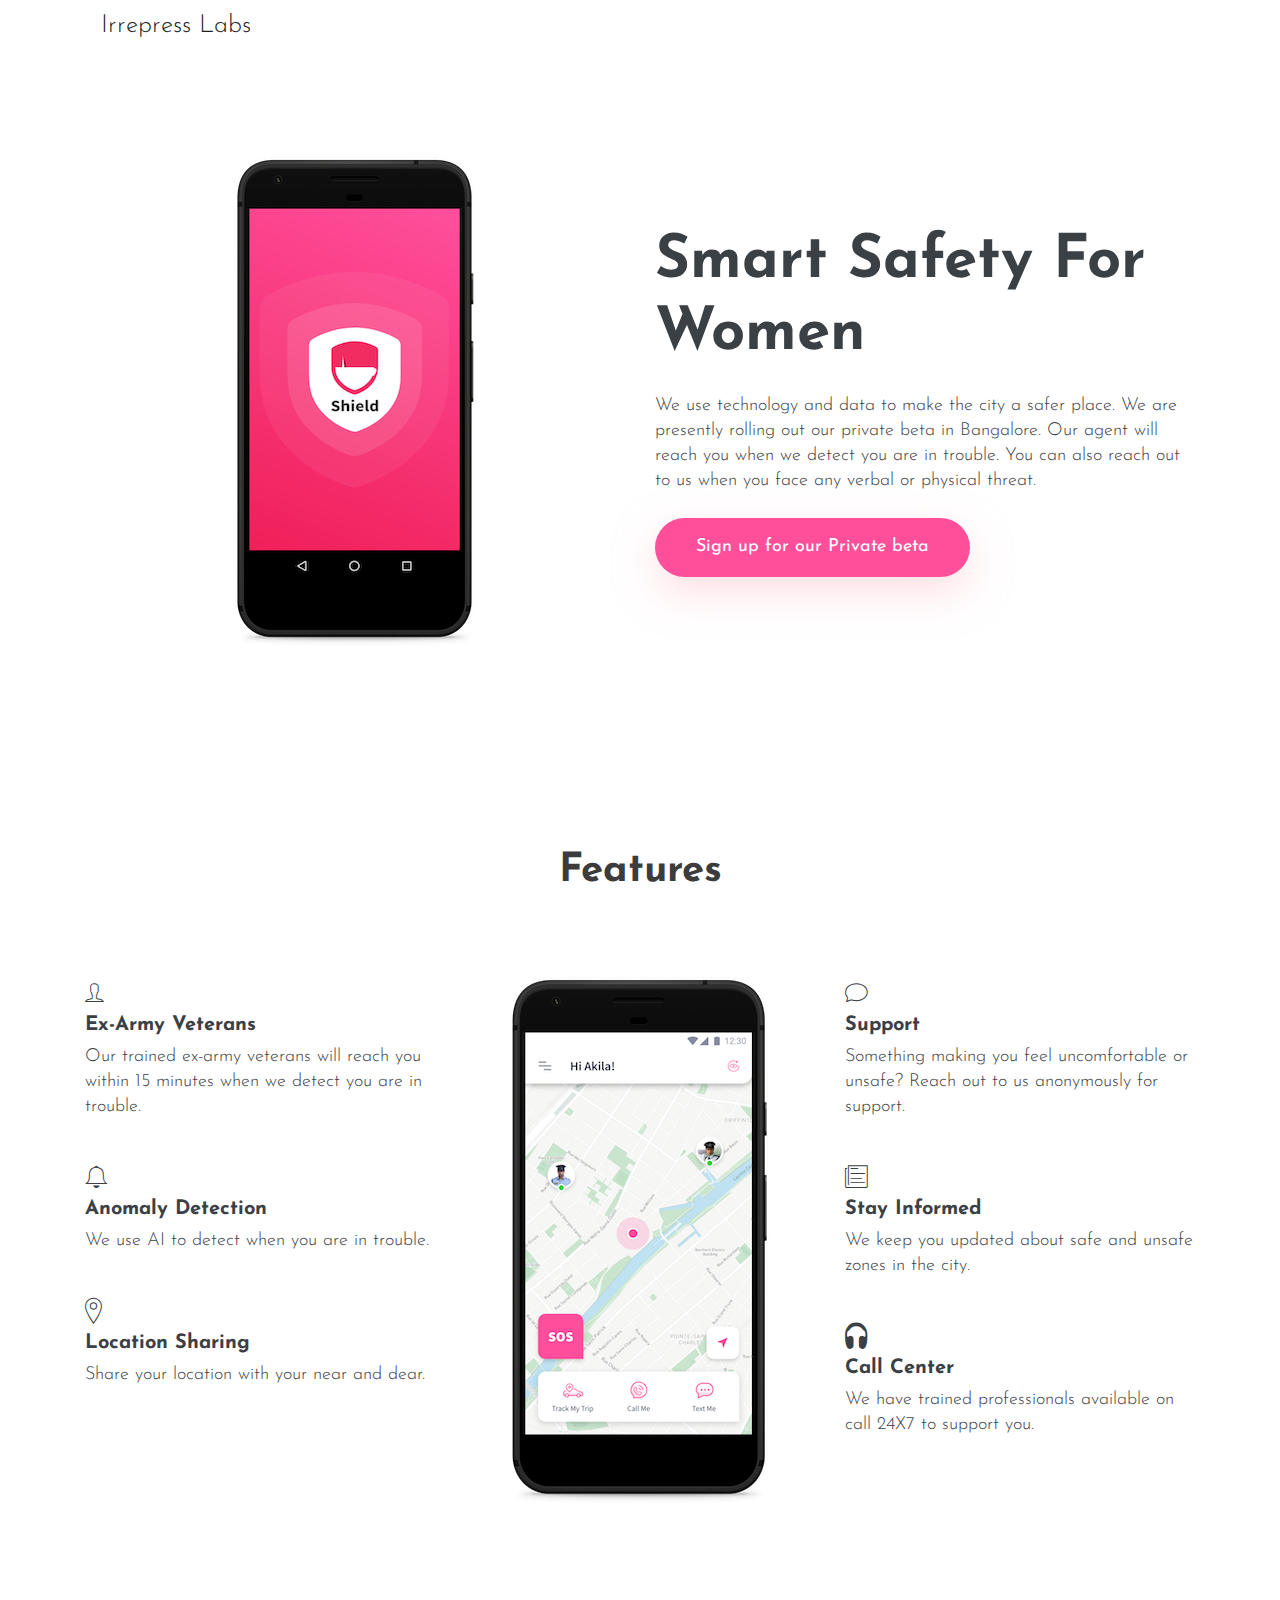
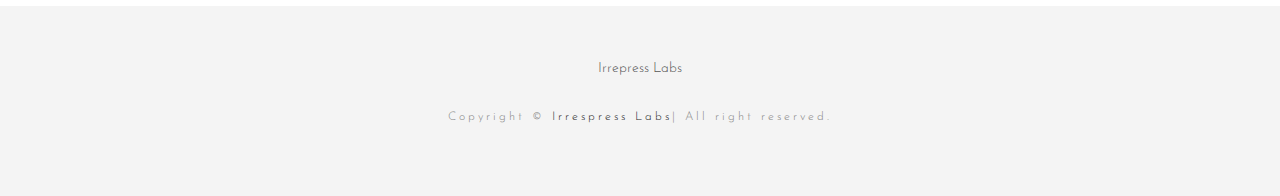
==== index.html @ b7e836a4 "Content" ====
<!DOCTYPE html>
<html class="no-js">

<head>
    <meta charset="utf-8">
    <meta http-equiv="X-UA-Compatible" content="IE=edge">
    <title>Irrepress Labs</title>
    <meta name="description" content="">
    <meta name="viewport" content="width=device-width, initial-scale=1">

    <!-- Place favicon.ico and apple-touch-icon.png in the root directory -->

    <!-- Fonts -->
    <!-- Source Sans Pro -->
    <link href="https://fonts.googleapis.com/css?family=Droid+Serif:400i|Source+Sans+Pro:300,400,600,700" rel="stylesheet">

    <link href="https://fonts.googleapis.com/css?family=Josefin+Sans:300,400,600,700" rel="stylesheet">

    <!-- CSS -->
    <!-- Bootstrap CDN -->
    <link rel="stylesheet" href="plugins/bootstrap/bootstrap.min.css">
    <link rel="stylesheet" href="plugins/themefisher-fonts/themefisher-fonts.css">
    <link rel="stylesheet" href="plugins/owl-carousel/owl.carousel.css">
    <link rel="stylesheet" href="plugins/magnific-popup/magnific-popup.css">
    <link rel="stylesheet" href="css/style.css">
    <!-- Responsive Stylesheet -->
</head>

<body id="body">



    <!-- navigation -->
    <header>
        <div class="container">
            <nav class="navbar navbar-expand-lg navbar-light bg-white">
                <a class="navbar-brand" href="#">Irrepress Labs</a>
                <button class="navbar-toggler" type="button" data-toggle="collapse" data-target="#navbarSupportedContent"
                    aria-controls="navbarSupportedContent" aria-expanded="false" aria-label="Toggle navigation">
                    <span class="navbar-toggler-icon"></span>
                </button>


            </nav>
        </div>
    </header>
    <!-- /navigation -->

    <!-- hero area -->
    <section class="section">
        <div class="container">
            <div class="row">
                <div class="col-md-6 text-center mb-5 mb-md-0">
                    <img src="images/watch.png" alt="">
                </div>
                <div class="col-md-6 align-self-center text-center text-md-left">
                    <div class="block">
                        <h1 class="font-weight-bold mb-4 font-size-60">Smart Safety For Women</h1>
                        <p class="mb-4">We use technology and data to make the city a safer place. We are presently rolling out our private beta in Bangalore. Our agent will reach you when we detect you are in trouble. You can also reach out to us when you face any verbal or physical threat.
 </p>
                        <a class="btn btn-main" href="https://groups.google.com/forum/#!forum/shield-beta-program" target="_blank" role="button">Sign up for our Private beta</a>
                    </div>
                </div>
            </div><!-- .row close -->
        </div><!-- .container close -->
    </section><!-- header close -->


    <!--
        Feature start
        ==================== -->
    <section class="section">
        <div class="container">
            <div class="row">
                <div class="col-12">
                    <div class="heading">
                        <h2>Features</h2>
                    </div>
                </div>
                <div class="col-md-4">
                    <div class="mb-40 text-center text-md-left">
                        <i class="d-inlin-block h2 mb-10 tf-ion-ios-person-outline"></i>
                        <h4 class="font-weight-bold mb-2">Ex-Army Veterans</h4>
                        <p>Our trained ex-army veterans will reach you within 15 minutes when we detect you are in trouble.</p>
                    </div>
                    <div class="mb-40 text-center text-md-left">
                        <i class="d-inlin-block h2 mb-10 tf-ion-ios-bell-outline"></i>
                        <h4 class="font-weight-bold mb-2">Anomaly Detection</h4>
                        <p>We use AI to detect when you are in trouble.</p>
                    </div>
                    <div class="mb-40 text-center text-md-left">
                        <i class="d-inlin-block h2 mb-10 tf-ion-ios-location-outline"></i>
                        <h4 class="font-weight-bold mb-2">Location Sharing</h4>
                        <p>Share your location with your near and dear.</p>
                    </div>
                </div>
                <div class="col-md-4 text-center align-self-center mb-4 mb-md-0">
                    <img class="img-fluid" src="images/app.png" alt="">
                </div>
                <div class="col-md-4">
            <div class="mb-40 text-center text-md-left">
                <i class="d-inlin-block h2 mb-10 tf-ion-ios-chatbubble-outline"></i>
                <h4 class="font-weight-bold mb-2">Support</h4>
                <p>Something making you feel uncomfortable or unsafe? Reach out to us anonymously for support.</p>
            </div>
                    <div class="mb-40 text-center text-md-left">
                        <i class="d-inlin-block h2 mb-10 tf-ion-ios-paper-outline"></i>
                        <h4 class="font-weight-bold mb-2">Stay Informed</h4>
                        <p>We keep you updated about safe and unsafe zones in the city.</p>
                    </div>

                    <div class="mb-40 text-center text-md-left">
                        <i class="d-inlin-block h2 mb-10 tf-ion-headphone"></i>
                        <h4 class="font-weight-bold mb-2">Call Center</h4>
                        <p>We have trained professionals available on call 24X7 to support you.</p>
                    </div>
                </div>
            </div>
        </div><!-- .container close -->
    </section><!-- #service close -->














    <footer>
        <div class="container text-center">
            <div class="row">
                <div class="col-md-12">
                    <div class="block">
                        <a href="#" class="footer-logo mb-4">Irrepress Labs</a>

                        <p class="copyright-text">Copyright &copy; <a href="http://www.Themefisher.com">Irrespress Labs</a>|
                            All right reserved.</p>
                    </div>
                </div>
            </div>
        </div>
    </footer>


    <!-- Js -->
    <script src="plugins/jquery-2.1.1.min.js"></script>
    <script src="plugins/bootstrap/bootstrap.min.js"></script>
    <script src="plugins/owl-carousel/owl.carousel.min.js"></script>
    <script src="plugins/magnific-popup/jquery.magnific.popup.min.js"></script>
    <script src="js/main.js"></script>

</body>

</html>
---- plugins/themefisher-fonts/themefisher-fonts.css ----
@font-face {
  font-family: 'themefisher-font';
  src:  url('fonts/themefisher-font.eot?ug5hnh');
  src:  url('fonts/themefisher-font.eot?ug5hnh#iefix') format('embedded-opentype'),
    url('fonts/themefisher-font.ttf?ug5hnh') format('truetype'),
    url('fonts/themefisher-font.woff?ug5hnh') format('woff'),
    url('fonts/themefisher-font.svg?ug5hnh#themefisher-font') format('svg');
  font-weight: normal;
  font-style: normal;
}

[class^="tf-"], [class*=" tf-"] {
  /* use !important to prevent issues with browser extensions that change fonts */
  font-family: 'themefisher-font' !important;
  speak: none;
  font-style: normal;
  font-weight: normal;
  font-variant: normal;
  text-transform: none;
  line-height: 1;

  /* Better Font Rendering =========== */
  -webkit-font-smoothing: antialiased;
  -moz-osx-font-smoothing: grayscale;
}

.tf-ion-alert-circled:before {
  content: "\f100";
}
.tf-ion-alert:before {
  content: "\f101";
}
.tf-ion-android-add-circle:before {
  content: "\f359";
}
.tf-ion-android-add:before {
  content: "\f2c7";
}
.tf-ion-android-alarm-clock:before {
  content: "\f35a";
}
.tf-ion-android-alert:before {
  content: "\f35b";
}
.tf-ion-android-apps:before {
  content: "\f35c";
}
.tf-ion-android-archive:before {
  content: "\f2c9";
}
.tf-ion-android-arrow-back:before {
  content: "\f2ca";
}
.tf-ion-android-arrow-down:before {
  content: "\f35d";
}
.tf-ion-android-arrow-dropdown-circle:before {
  content: "\f35e";
}
.tf-ion-android-arrow-dropdown:before {
  content: "\f35f";
}
.tf-ion-android-arrow-dropleft-circle:before {
  content: "\f360";
}
.tf-ion-android-arrow-dropleft:before {
  content: "\f361";
}
.tf-ion-android-arrow-dropright-circle:before {
  content: "\f362";
}
.tf-ion-android-arrow-dropright:before {
  content: "\f363";
}
.tf-ion-android-arrow-dropup-circle:before {
  content: "\f364";
}
.tf-ion-android-arrow-dropup:before {
  content: "\f365";
}
.tf-ion-android-arrow-forward:before {
  content: "\f30f";
}
.tf-ion-android-arrow-up:before {
  content: "\f366";
}
.tf-ion-android-attach:before {
  content: "\f367";
}
.tf-ion-android-bar:before {
  content: "\f368";
}
.tf-ion-android-bicycle:before {
  content: "\f369";
}
.tf-ion-android-boat:before {
  content: "\f36a";
}
.tf-ion-android-bookmark:before {
  content: "\f36b";
}
.tf-ion-android-bulb:before {
  content: "\f36c";
}
.tf-ion-android-bus:before {
  content: "\f36d";
}
.tf-ion-android-calendar:before {
  content: "\f2d1";
}
.tf-ion-android-call:before {
  content: "\f2d2";
}
.tf-ion-android-camera:before {
  content: "\f2d3";
}
.tf-ion-android-cancel:before {
  content: "\f36e";
}
.tf-ion-android-car:before {
  content: "\f36f";
}
.tf-ion-android-cart:before {
  content: "\f370";
}
.tf-ion-android-chat:before {
  content: "\f2d4";
}
.tf-ion-android-checkbox-blank:before {
  content: "\f371";
}
.tf-ion-android-checkbox-outline-blank:before {
  content: "\f372";
}
.tf-ion-android-checkbox-outline:before {
  content: "\f373";
}
.tf-ion-android-checkbox:before {
  content: "\f374";
}
.tf-ion-android-checkmark-circle:before {
  content: "\f375";
}
.tf-ion-android-clipboard:before {
  content: "\f376";
}
.tf-ion-android-close:before {
  content: "\f2d7";
}
.tf-ion-android-cloud-circle:before {
  content: "\f377";
}
.tf-ion-android-cloud-done:before {
  content: "\f378";
}
.tf-ion-android-cloud-outline:before {
  content: "\f379";
}
.tf-ion-android-cloud:before {
  content: "\f37a";
}
.tf-ion-android-color-palette:before {
  content: "\f37b";
}
.tf-ion-android-compass:before {
  content: "\f37c";
}
.tf-ion-android-contact:before {
  content: "\f2d8";
}
.tf-ion-android-contacts:before {
  content: "\f2d9";
}
.tf-ion-android-contract:before {
  content: "\f37d";
}
.tf-ion-android-create:before {
  content: "\f37e";
}
.tf-ion-android-delete:before {
  content: "\f37f";
}
.tf-ion-android-desktop:before {
  content: "\f380";
}
.tf-ion-android-document:before {
  content: "\f381";
}
.tf-ion-android-done-all:before {
  content: "\f382";
}
.tf-ion-android-done:before {
  content: "\f383";
}
.tf-ion-android-download:before {
  content: "\f2dd";
}
.tf-ion-android-drafts:before {
  content: "\f384";
}
.tf-ion-android-exit:before {
  content: "\f385";
}
.tf-ion-android-expand:before {
  content: "\f386";
}
.tf-ion-android-favorite-outline:before {
  content: "\f387";
}
.tf-ion-android-favorite:before {
  content: "\f388";
}
.tf-ion-android-film:before {
  content: "\f389";
}
.tf-ion-android-folder-open:before {
  content: "\f38a";
}
.tf-ion-android-folder:before {
  content: "\f2e0";
}
.tf-ion-android-funnel:before {
  content: "\f38b";
}
.tf-ion-android-globe:before {
  content: "\f38c";
}
.tf-ion-android-hand:before {
  content: "\f2e3";
}
.tf-ion-android-hangout:before {
  content: "\f38d";
}
.tf-ion-android-happy:before {
  content: "\f38e";
}
.tf-ion-android-home:before {
  content: "\f38f";
}
.tf-ion-android-image:before {
  content: "\f2e4";
}
.tf-ion-android-laptop:before {
  content: "\f390";
}
.tf-ion-android-list:before {
  content: "\f391";
}
.tf-ion-android-locate:before {
  content: "\f2e9";
}
.tf-ion-android-lock:before {
  content: "\f392";
}
.tf-ion-android-mail:before {
  content: "\f2eb";
}
.tf-ion-android-map:before {
  content: "\f393";
}
.tf-ion-android-menu:before {
  content: "\f394";
}
.tf-ion-android-microphone-off:before {
  content: "\f395";
}
.tf-ion-android-microphone:before {
  content: "\f2ec";
}
.tf-ion-android-more-horizontal:before {
  content: "\f396";
}
.tf-ion-android-more-vertical:before {
  content: "\f397";
}
.tf-ion-android-navigate:before {
  content: "\f398";
}
.tf-ion-android-notifications-none:before {
  content: "\f399";
}
.tf-ion-android-notifications-off:before {
  content: "\f39a";
}
.tf-ion-android-notifications:before {
  content: "\f39b";
}
.tf-ion-android-open:before {
  content: "\f39c";
}
.tf-ion-android-options:before {
  content: "\f39d";
}
.tf-ion-android-people:before {
  content: "\f39e";
}
.tf-ion-android-person-add:before {
  content: "\f39f";
}
.tf-ion-android-person:before {
  content: "\f3a0";
}
.tf-ion-android-phone-landscape:before {
  content: "\f3a1";
}
.tf-ion-android-phone-portrait:before {
  content: "\f3a2";
}
.tf-ion-android-pin:before {
  content: "\f3a3";
}
.tf-ion-android-plane:before {
  content: "\f3a4";
}
.tf-ion-android-playstore:before {
  content: "\f2f0";
}
.tf-ion-android-print:before {
  content: "\f3a5";
}
.tf-ion-android-radio-button-off:before {
  content: "\f3a6";
}
.tf-ion-android-radio-button-on:before {
  content: "\f3a7";
}
.tf-ion-android-refresh:before {
  content: "\f3a8";
}
.tf-ion-android-remove-circle:before {
  content: "\f3a9";
}
.tf-ion-android-remove:before {
  content: "\f2f4";
}
.tf-ion-android-restaurant:before {
  content: "\f3aa";
}
.tf-ion-android-sad:before {
  content: "\f3ab";
}
.tf-ion-android-search:before {
  content: "\f2f5";
}
.tf-ion-android-send:before {
  content: "\f2f6";
}
.tf-ion-android-settings:before {
  content: "\f2f7";
}
.tf-ion-android-share-alt:before {
  content: "\f3ac";
}
.tf-ion-android-share:before {
  content: "\f2f8";
}
.tf-ion-android-star-half:before {
  content: "\f3ad";
}
.tf-ion-android-star-outline:before {
  content: "\f3ae";
}
.tf-ion-android-star:before {
  content: "\f2fc";
}
.tf-ion-android-stopwatch:before {
  content: "\f2fd";
}
.tf-ion-android-subway:before {
  content: "\f3af";
}
.tf-ion-android-sunny:before {
  content: "\f3b0";
}
.tf-ion-android-sync:before {
  content: "\f3b1";
}
.tf-ion-android-textsms:before {
  content: "\f3b2";
}
.tf-ion-android-time:before {
  content: "\f3b3";
}
.tf-ion-android-train:before {
  content: "\f3b4";
}
.tf-ion-android-unlock:before {
  content: "\f3b5";
}
.tf-ion-android-upload:before {
  content: "\f3b6";
}
.tf-ion-android-volume-down:before {
  content: "\f3b7";
}
.tf-ion-android-volume-mute:before {
  content: "\f3b8";
}
.tf-ion-android-volume-off:before {
  content: "\f3b9";
}
.tf-ion-android-volume-up:before {
  content: "\f3ba";
}
.tf-ion-android-walk:before {
  content: "\f3bb";
}
.tf-ion-android-warning:before {
  content: "\f3bc";
}
.tf-ion-android-watch:before {
  content: "\f3bd";
}
.tf-ion-android-wifi:before {
  content: "\f305";
}
.tf-ion-aperture:before {
  content: "\f313";
}
.tf-ion-archive:before {
  content: "\f102";
}
.tf-ion-arrow-down-a:before {
  content: "\f103";
}
.tf-ion-arrow-down-b:before {
  content: "\f104";
}
.tf-ion-arrow-down-c:before {
  content: "\f105";
}
.tf-ion-arrow-expand:before {
  content: "\f25e";
}
.tf-ion-arrow-graph-down-left:before {
  content: "\f25f";
}
.tf-ion-arrow-graph-down-right:before {
  content: "\f260";
}
.tf-ion-arrow-graph-up-left:before {
  content: "\f261";
}
.tf-ion-arrow-graph-up-right:before {
  content: "\f262";
}
.tf-ion-arrow-left-a:before {
  content: "\f106";
}
.tf-ion-arrow-left-b:before {
  content: "\f107";
}
.tf-ion-arrow-left-c:before {
  content: "\f108";
}
.tf-ion-arrow-move:before {
  content: "\f263";
}
.tf-ion-arrow-resize:before {
  content: "\f264";
}
.tf-ion-arrow-return-left:before {
  content: "\f265";
}
.tf-ion-arrow-return-right:before {
  content: "\f266";
}
.tf-ion-arrow-right-a:before {
  content: "\f109";
}
.tf-ion-arrow-right-b:before {
  content: "\f10a";
}
.tf-ion-arrow-right-c:before {
  content: "\f10b";
}
.tf-ion-arrow-shrink:before {
  content: "\f267";
}
.tf-ion-arrow-swap:before {
  content: "\f268";
}
.tf-ion-arrow-up-a:before {
  content: "\f10c";
}
.tf-ion-arrow-up-b:before {
  content: "\f10d";
}
.tf-ion-arrow-up-c:before {
  content: "\f10e";
}
.tf-ion-asterisk:before {
  content: "\f314";
}
.tf-ion-at:before {
  content: "\f10f";
}
.tf-ion-backspace-outline:before {
  content: "\f3be";
}
.tf-ion-backspace:before {
  content: "\f3bf";
}
.tf-ion-bag:before {
  content: "\f110";
}
.tf-ion-battery-charging:before {
  content: "\f111";
}
.tf-ion-battery-empty:before {
  content: "\f112";
}
.tf-ion-battery-full:before {
  content: "\f113";
}
.tf-ion-battery-half:before {
  content: "\f114";
}
.tf-ion-battery-low:before {
  content: "\f115";
}
.tf-ion-beaker:before {
  content: "\f269";
}
.tf-ion-beer:before {
  content: "\f26a";
}
.tf-ion-bluetooth:before {
  content: "\f116";
}
.tf-ion-bonfire:before {
  content: "\f315";
}
.tf-ion-bookmark:before {
  content: "\f26b";
}
.tf-ion-bowtie:before {
  content: "\f3c0";
}
.tf-ion-briefcase:before {
  content: "\f26c";
}
.tf-ion-bug:before {
  content: "\f2be";
}
.tf-ion-calculator:before {
  content: "\f26d";
}
.tf-ion-calendar:before {
  content: "\f117";
}
.tf-ion-camera:before {
  content: "\f118";
}
.tf-ion-card:before {
  content: "\f119";
}
.tf-ion-cash:before {
  content: "\f316";
}
.tf-ion-chatbox-working:before {
  content: "\f11a";
}
.tf-ion-chatbox:before {
  content: "\f11b";
}
.tf-ion-chatboxes:before {
  content: "\f11c";
}
.tf-ion-chatbubble-working:before {
  content: "\f11d";
}
.tf-ion-chatbubble:before {
  content: "\f11e";
}
.tf-ion-chatbubbles:before {
  content: "\f11f";
}
.tf-ion-checkmark-circled:before {
  content: "\f120";
}
.tf-ion-checkmark-round:before {
  content: "\f121";
}
.tf-ion-checkmark:before {
  content: "\f122";
}
.tf-ion-chevron-down:before {
  content: "\f123";
}
.tf-ion-chevron-left:before {
  content: "\f124";
}
.tf-ion-chevron-right:before {
  content: "\f125";
}
.tf-ion-chevron-up:before {
  content: "\f126";
}
.tf-ion-clipboard:before {
  content: "\f127";
}
.tf-ion-clock:before {
  content: "\f26e";
}
.tf-ion-close-circled:before {
  content: "\f128";
}
.tf-ion-close-round:before {
  content: "\f129";
}
.tf-ion-close:before {
  content: "\f12a";
}
.tf-ion-closed-captioning:before {
  content: "\f317";
}
.tf-ion-cloud:before {
  content: "\f12b";
}
.tf-ion-code-download:before {
  content: "\f26f";
}
.tf-ion-code-working:before {
  content: "\f270";
}
.tf-ion-code:before {
  content: "\f271";
}
.tf-ion-coffee:before {
  content: "\f272";
}
.tf-ion-compass:before {
  content: "\f273";
}
.tf-ion-compose:before {
  content: "\f12c";
}
.tf-ion-connection-bars:before {
  content: "\f274";
}
.tf-ion-contrast:before {
  content: "\f275";
}
.tf-ion-crop:before {
  content: "\f3c1";
}
.tf-ion-cube:before {
  content: "\f318";
}
.tf-ion-disc:before {
  content: "\f12d";
}
.tf-ion-document-text:before {
  content: "\f12e";
}
.tf-ion-document:before {
  content: "\f12f";
}
.tf-ion-drag:before {
  content: "\f130";
}
.tf-ion-earth:before {
  content: "\f276";
}
.tf-ion-easel:before {
  content: "\f3c2";
}
.tf-ion-edit:before {
  content: "\f2bf";
}
.tf-ion-egg:before {
  content: "\f277";
}
.tf-ion-eject:before {
  content: "\f131";
}
.tf-ion-email-unread:before {
  content: "\f3c3";
}
.tf-ion-email:before {
  content: "\f132";
}
.tf-ion-erlenmeyer-flask-bubbles:before {
  content: "\f3c4";
}
.tf-ion-erlenmeyer-flask:before {
  content: "\f3c5";
}
.tf-ion-eye-disabled:before {
  content: "\f306";
}
.tf-ion-eye:before {
  content: "\f133";
}
.tf-ion-female:before {
  content: "\f278";
}
.tf-ion-filing:before {
  content: "\f134";
}
.tf-ion-film-marker:before {
  content: "\f135";
}
.tf-ion-fireball:before {
  content: "\f319";
}
.tf-ion-flag:before {
  content: "\f279";
}
.tf-ion-flame:before {
  content: "\f31a";
}
.tf-ion-flash-off:before {
  content: "\f136";
}
.tf-ion-flash:before {
  content: "\f137";
}
.tf-ion-folder:before {
  content: "\f139";
}
.tf-ion-fork-repo:before {
  content: "\f2c0";
}
.tf-ion-fork:before {
  content: "\f27a";
}
.tf-ion-forward:before {
  content: "\f13a";
}
.tf-ion-funnel:before {
  content: "\f31b";
}
.tf-ion-gear-a:before {
  content: "\f13d";
}
.tf-ion-gear-b:before {
  content: "\f13e";
}
.tf-ion-grid:before {
  content: "\f13f";
}
.tf-ion-hammer:before {
  content: "\f27b";
}
.tf-ion-happy-outline:before {
  content: "\f3c6";
}
.tf-ion-happy:before {
  content: "\f31c";
}
.tf-ion-headphone:before {
  content: "\f140";
}
.tf-ion-heart-broken:before {
  content: "\f31d";
}
.tf-ion-heart:before {
  content: "\f141";
}
.tf-ion-help-buoy:before {
  content: "\f27c";
}
.tf-ion-help-circled:before {
  content: "\f142";
}
.tf-ion-help:before {
  content: "\f143";
}
.tf-ion-home:before {
  content: "\f144";
}
.tf-ion-icecream:before {
  content: "\f27d";
}
.tf-ion-image:before {
  content: "\f147";
}
.tf-ion-images:before {
  content: "\f148";
}
.tf-ion-information-circled:before {
  content: "\f149";
}
.tf-ion-information:before {
  content: "\f14a";
}
.tf-ion-ionic:before {
  content: "\f14b";
}
.tf-ion-ios-alarm-outline:before {
  content: "\f3c7";
}
.tf-ion-ios-alarm:before {
  content: "\f3c8";
}
.tf-ion-ios-albums-outline:before {
  content: "\f3c9";
}
.tf-ion-ios-albums:before {
  content: "\f3ca";
}
.tf-ion-ios-americanfootball-outline:before {
  content: "\f3cb";
}
.tf-ion-ios-americanfootball:before {
  content: "\f3cc";
}
.tf-ion-ios-analytics-outline:before {
  content: "\f3cd";
}
.tf-ion-ios-analytics:before {
  content: "\f3ce";
}
.tf-ion-ios-arrow-back:before {
  content: "\f3cf";
}
.tf-ion-ios-arrow-down:before {
  content: "\f3d0";
}
.tf-ion-ios-arrow-forward:before {
  content: "\f3d1";
}
.tf-ion-ios-arrow-left:before {
  content: "\f3d2";
}
.tf-ion-ios-arrow-right:before {
  content: "\f3d3";
}
.tf-ion-ios-arrow-thin-down:before {
  content: "\f3d4";
}
.tf-ion-ios-arrow-thin-left:before {
  content: "\f3d5";
}
.tf-ion-ios-arrow-thin-right:before {
  content: "\f3d6";
}
.tf-ion-ios-arrow-thin-up:before {
  content: "\f3d7";
}
.tf-ion-ios-arrow-up:before {
  content: "\f3d8";
}
.tf-ion-ios-at-outline:before {
  content: "\f3d9";
}
.tf-ion-ios-at:before {
  content: "\f3da";
}
.tf-ion-ios-barcode-outline:before {
  content: "\f3db";
}
.tf-ion-ios-barcode:before {
  content: "\f3dc";
}
.tf-ion-ios-baseball-outline:before {
  content: "\f3dd";
}
.tf-ion-ios-baseball:before {
  content: "\f3de";
}
.tf-ion-ios-basketball-outline:before {
  content: "\f3df";
}
.tf-ion-ios-basketball:before {
  content: "\f3e0";
}
.tf-ion-ios-bell-outline:before {
  content: "\f3e1";
}
.tf-ion-ios-bell:before {
  content: "\f3e2";
}
.tf-ion-ios-body-outline:before {
  content: "\f3e3";
}
.tf-ion-ios-body:before {
  content: "\f3e4";
}
.tf-ion-ios-bolt-outline:before {
  content: "\f3e5";
}
.tf-ion-ios-bolt:before {
  content: "\f3e6";
}
.tf-ion-ios-book-outline:before {
  content: "\f3e7";
}
.tf-ion-ios-book:before {
  content: "\f3e8";
}
.tf-ion-ios-bookmarks-outline:before {
  content: "\f3e9";
}
.tf-ion-ios-bookmarks:before {
  content: "\f3ea";
}
.tf-ion-ios-box-outline:before {
  content: "\f3eb";
}
.tf-ion-ios-box:before {
  content: "\f3ec";
}
.tf-ion-ios-briefcase-outline:before {
  content: "\f3ed";
}
.tf-ion-ios-briefcase:before {
  content: "\f3ee";
}
.tf-ion-ios-browsers-outline:before {
  content: "\f3ef";
}
.tf-ion-ios-browsers:before {
  content: "\f3f0";
}
.tf-ion-ios-calculator-outline:before {
  content: "\f3f1";
}
.tf-ion-ios-calculator:before {
  content: "\f3f2";
}
.tf-ion-ios-calendar-outline:before {
  content: "\f3f3";
}
.tf-ion-ios-calendar:before {
  content: "\f3f4";
}
.tf-ion-ios-camera-outline:before {
  content: "\f3f5";
}
.tf-ion-ios-camera:before {
  content: "\f3f6";
}
.tf-ion-ios-cart-outline:before {
  content: "\f3f7";
}
.tf-ion-ios-cart:before {
  content: "\f3f8";
}
.tf-ion-ios-chatboxes-outline:before {
  content: "\f3f9";
}
.tf-ion-ios-chatboxes:before {
  content: "\f3fa";
}
.tf-ion-ios-chatbubble-outline:before {
  content: "\f3fb";
}
.tf-ion-ios-chatbubble:before {
  content: "\f3fc";
}
.tf-ion-ios-checkmark-empty:before {
  content: "\f3fd";
}
.tf-ion-ios-checkmark-outline:before {
  content: "\f3fe";
}
.tf-ion-ios-checkmark:before {
  content: "\f3ff";
}
.tf-ion-ios-circle-filled:before {
  content: "\f400";
}
.tf-ion-ios-circle-outline:before {
  content: "\f401";
}
.tf-ion-ios-clock-outline:before {
  content: "\f402";
}
.tf-ion-ios-clock:before {
  content: "\f403";
}
.tf-ion-ios-close-empty:before {
  content: "\f404";
}
.tf-ion-ios-close-outline:before {
  content: "\f405";
}
.tf-ion-ios-close:before {
  content: "\f406";
}
.tf-ion-ios-cloud-download-outline:before {
  content: "\f407";
}
.tf-ion-ios-cloud-download:before {
  content: "\f408";
}
.tf-ion-ios-cloud-outline:before {
  content: "\f409";
}
.tf-ion-ios-cloud-upload-outline:before {
  content: "\f40a";
}
.tf-ion-ios-cloud-upload:before {
  content: "\f40b";
}
.tf-ion-ios-cloud:before {
  content: "\f40c";
}
.tf-ion-ios-cloudy-night-outline:before {
  content: "\f40d";
}
.tf-ion-ios-cloudy-night:before {
  content: "\f40e";
}
.tf-ion-ios-cloudy-outline:before {
  content: "\f40f";
}
.tf-ion-ios-cloudy:before {
  content: "\f410";
}
.tf-ion-ios-cog-outline:before {
  content: "\f411";
}
.tf-ion-ios-cog:before {
  content: "\f412";
}
.tf-ion-ios-color-filter-outline:before {
  content: "\f413";
}
.tf-ion-ios-color-filter:before {
  content: "\f414";
}
.tf-ion-ios-color-wand-outline:before {
  content: "\f415";
}
.tf-ion-ios-color-wand:before {
  content: "\f416";
}
.tf-ion-ios-compose-outline:before {
  content: "\f417";
}
.tf-ion-ios-compose:before {
  content: "\f418";
}
.tf-ion-ios-contact-outline:before {
  content: "\f419";
}
.tf-ion-ios-contact:before {
  content: "\f41a";
}
.tf-ion-ios-copy-outline:before {
  content: "\f41b";
}
.tf-ion-ios-copy:before {
  content: "\f41c";
}
.tf-ion-ios-crop-strong:before {
  content: "\f41d";
}
.tf-ion-ios-crop:before {
  content: "\f41e";
}
.tf-ion-ios-download-outline:before {
  content: "\f41f";
}
.tf-ion-ios-download:before {
  content: "\f420";
}
.tf-ion-ios-drag:before {
  content: "\f421";
}
.tf-ion-ios-email-outline:before {
  content: "\f422";
}
.tf-ion-ios-email:before {
  content: "\f423";
}
.tf-ion-ios-eye-outline:before {
  content: "\f424";
}
.tf-ion-ios-eye:before {
  content: "\f425";
}
.tf-ion-ios-fastforward-outline:before {
  content: "\f426";
}
.tf-ion-ios-fastforward:before {
  content: "\f427";
}
.tf-ion-ios-filing-outline:before {
  content: "\f428";
}
.tf-ion-ios-filing:before {
  content: "\f429";
}
.tf-ion-ios-film-outline:before {
  content: "\f42a";
}
.tf-ion-ios-film:before {
  content: "\f42b";
}
.tf-ion-ios-flag-outline:before {
  content: "\f42c";
}
.tf-ion-ios-flag:before {
  content: "\f42d";
}
.tf-ion-ios-flame-outline:before {
  content: "\f42e";
}
.tf-ion-ios-flame:before {
  content: "\f42f";
}
.tf-ion-ios-flask-outline:before {
  content: "\f430";
}
.tf-ion-ios-flask:before {
  content: "\f431";
}
.tf-ion-ios-flower-outline:before {
  content: "\f432";
}
.tf-ion-ios-flower:before {
  content: "\f433";
}
.tf-ion-ios-folder-outline:before {
  content: "\f434";
}
.tf-ion-ios-folder:before {
  content: "\f435";
}
.tf-ion-ios-football-outline:before {
  content: "\f436";
}
.tf-ion-ios-football:before {
  content: "\f437";
}
.tf-ion-ios-game-controller-a-outline:before {
  content: "\f438";
}
.tf-ion-ios-game-controller-a:before {
  content: "\f439";
}
.tf-ion-ios-game-controller-b-outline:before {
  content: "\f43a";
}
.tf-ion-ios-game-controller-b:before {
  content: "\f43b";
}
.tf-ion-ios-gear-outline:before {
  content: "\f43c";
}
.tf-ion-ios-gear:before {
  content: "\f43d";
}
.tf-ion-ios-glasses-outline:before {
  content: "\f43e";
}
.tf-ion-ios-glasses:before {
  content: "\f43f";
}
.tf-ion-ios-grid-view-outline:before {
  content: "\f440";
}
.tf-ion-ios-grid-view:before {
  content: "\f441";
}
.tf-ion-ios-heart-outline:before {
  content: "\f442";
}
.tf-ion-ios-heart:before {
  content: "\f443";
}
.tf-ion-ios-help-empty:before {
  content: "\f444";
}
.tf-ion-ios-help-outline:before {
  content: "\f445";
}
.tf-ion-ios-help:before {
  content: "\f446";
}
.tf-ion-ios-home-outline:before {
  content: "\f447";
}
.tf-ion-ios-home:before {
  content: "\f448";
}
.tf-ion-ios-infinite-outline:before {
  content: "\f449";
}
.tf-ion-ios-infinite:before {
  content: "\f44a";
}
.tf-ion-ios-information-empty:before {
  content: "\f44b";
}
.tf-ion-ios-information-outline:before {
  content: "\f44c";
}
.tf-ion-ios-information:before {
  content: "\f44d";
}
.tf-ion-ios-ionic-outline:before {
  content: "\f44e";
}
.tf-ion-ios-keypad-outline:before {
  content: "\f44f";
}
.tf-ion-ios-keypad:before {
  content: "\f450";
}
.tf-ion-ios-lightbulb-outline:before {
  content: "\f451";
}
.tf-ion-ios-lightbulb:before {
  content: "\f452";
}
.tf-ion-ios-list-outline:before {
  content: "\f453";
}
.tf-ion-ios-list:before {
  content: "\f454";
}
.tf-ion-ios-location-outline:before {
  content: "\f455";
}
.tf-ion-ios-location:before {
  content: "\f456";
}
.tf-ion-ios-locked-outline:before {
  content: "\f457";
}
.tf-ion-ios-locked:before {
  content: "\f458";
}
.tf-ion-ios-loop-strong:before {
  content: "\f459";
}
.tf-ion-ios-loop:before {
  content: "\f45a";
}
.tf-ion-ios-medical-outline:before {
  content: "\f45b";
}
.tf-ion-ios-medical:before {
  content: "\f45c";
}
.tf-ion-ios-medkit-outline:before {
  content: "\f45d";
}
.tf-ion-ios-medkit:before {
  content: "\f45e";
}
.tf-ion-ios-mic-off:before {
  content: "\f45f";
}
.tf-ion-ios-mic-outline:before {
  content: "\f460";
}
.tf-ion-ios-mic:before {
  content: "\f461";
}
.tf-ion-ios-minus-empty:before {
  content: "\f462";
}
.tf-ion-ios-minus-outline:before {
  content: "\f463";
}
.tf-ion-ios-minus:before {
  content: "\f464";
}
.tf-ion-ios-monitor-outline:before {
  content: "\f465";
}
.tf-ion-ios-monitor:before {
  content: "\f466";
}
.tf-ion-ios-moon-outline:before {
  content: "\f467";
}
.tf-ion-ios-moon:before {
  content: "\f468";
}
.tf-ion-ios-more-outline:before {
  content: "\f469";
}
.tf-ion-ios-more:before {
  content: "\f46a";
}
.tf-ion-ios-musical-note:before {
  content: "\f46b";
}
.tf-ion-ios-musical-notes:before {
  content: "\f46c";
}
.tf-ion-ios-navigate-outline:before {
  content: "\f46d";
}
.tf-ion-ios-navigate:before {
  content: "\f46e";
}
.tf-ion-ios-nutrition-outline:before {
  content: "\f46f";
}
.tf-ion-ios-nutrition:before {
  content: "\f470";
}
.tf-ion-ios-paper-outline:before {
  content: "\f471";
}
.tf-ion-ios-paper:before {
  content: "\f472";
}
.tf-ion-ios-paperplane-outline:before {
  content: "\f473";
}
.tf-ion-ios-paperplane:before {
  content: "\f474";
}
.tf-ion-ios-partlysunny-outline:before {
  content: "\f475";
}
.tf-ion-ios-partlysunny:before {
  content: "\f476";
}
.tf-ion-ios-pause-outline:before {
  content: "\f477";
}
.tf-ion-ios-pause:before {
  content: "\f478";
}
.tf-ion-ios-paw-outline:before {
  content: "\f479";
}
.tf-ion-ios-paw:before {
  content: "\f47a";
}
.tf-ion-ios-people-outline:before {
  content: "\f47b";
}
.tf-ion-ios-people:before {
  content: "\f47c";
}
.tf-ion-ios-person-outline:before {
  content: "\f47d";
}
.tf-ion-ios-person:before {
  content: "\f47e";
}
.tf-ion-ios-personadd-outline:before {
  content: "\f47f";
}
.tf-ion-ios-personadd:before {
  content: "\f480";
}
.tf-ion-ios-photos-outline:before {
  content: "\f481";
}
.tf-ion-ios-photos:before {
  content: "\f482";
}
.tf-ion-ios-pie-outline:before {
  content: "\f483";
}
.tf-ion-ios-pie:before {
  content: "\f484";
}
.tf-ion-ios-pint-outline:before {
  content: "\f485";
}
.tf-ion-ios-pint:before {
  content: "\f486";
}
.tf-ion-ios-play-outline:before {
  content: "\f487";
}
.tf-ion-ios-play:before {
  content: "\f488";
}
.tf-ion-ios-plus-empty:before {
  content: "\f489";
}
.tf-ion-ios-plus-outline:before {
  content: "\f48a";
}
.tf-ion-ios-plus:before {
  content: "\f48b";
}
.tf-ion-ios-pricetag-outline:before {
  content: "\f48c";
}
.tf-ion-ios-pricetag:before {
  content: "\f48d";
}
.tf-ion-ios-pricetags-outline:before {
  content: "\f48e";
}
.tf-ion-ios-pricetags:before {
  content: "\f48f";
}
.tf-ion-ios-printer-outline:before {
  content: "\f490";
}
.tf-ion-ios-printer:before {
  content: "\f491";
}
.tf-ion-ios-pulse-strong:before {
  content: "\f492";
}
.tf-ion-ios-pulse:before {
  content: "\f493";
}
.tf-ion-ios-rainy-outline:before {
  content: "\f494";
}
.tf-ion-ios-rainy:before {
  content: "\f495";
}
.tf-ion-ios-recording-outline:before {
  content: "\f496";
}
.tf-ion-ios-recording:before {
  content: "\f497";
}
.tf-ion-ios-redo-outline:before {
  content: "\f498";
}
.tf-ion-ios-redo:before {
  content: "\f499";
}
.tf-ion-ios-refresh-empty:before {
  content: "\f49a";
}
.tf-ion-ios-refresh-outline:before {
  content: "\f49b";
}
.tf-ion-ios-refresh:before {
  content: "\f49c";
}
.tf-ion-ios-reload:before {
  content: "\f49d";
}
.tf-ion-ios-reverse-camera-outline:before {
  content: "\f49e";
}
.tf-ion-ios-reverse-camera:before {
  content: "\f49f";
}
.tf-ion-ios-rewind-outline:before {
  content: "\f4a0";
}
.tf-ion-ios-rewind:before {
  content: "\f4a1";
}
.tf-ion-ios-rose-outline:before {
  content: "\f4a2";
}
.tf-ion-ios-rose:before {
  content: "\f4a3";
}
.tf-ion-ios-search-strong:before {
  content: "\f4a4";
}
.tf-ion-ios-search:before {
  content: "\f4a5";
}
.tf-ion-ios-settings-strong:before {
  content: "\f4a6";
}
.tf-ion-ios-settings:before {
  content: "\f4a7";
}
.tf-ion-ios-shuffle-strong:before {
  content: "\f4a8";
}
.tf-ion-ios-shuffle:before {
  content: "\f4a9";
}
.tf-ion-ios-skipbackward-outline:before {
  content: "\f4aa";
}
.tf-ion-ios-skipbackward:before {
  content: "\f4ab";
}
.tf-ion-ios-skipforward-outline:before {
  content: "\f4ac";
}
.tf-ion-ios-skipforward:before {
  content: "\f4ad";
}
.tf-ion-ios-snowy:before {
  content: "\f4ae";
}
.tf-ion-ios-speedometer-outline:before {
  content: "\f4af";
}
.tf-ion-ios-speedometer:before {
  content: "\f4b0";
}
.tf-ion-ios-star-half:before {
  content: "\f4b1";
}
.tf-ion-ios-star-outline:before {
  content: "\f4b2";
}
.tf-ion-ios-star:before {
  content: "\f4b3";
}
.tf-ion-ios-stopwatch-outline:before {
  content: "\f4b4";
}
.tf-ion-ios-stopwatch:before {
  content: "\f4b5";
}
.tf-ion-ios-sunny-outline:before {
  content: "\f4b6";
}
.tf-ion-ios-sunny:before {
  content: "\f4b7";
}
.tf-ion-ios-telephone-outline:before {
  content: "\f4b8";
}
.tf-ion-ios-telephone:before {
  content: "\f4b9";
}
.tf-ion-ios-tennisball-outline:before {
  content: "\f4ba";
}
.tf-ion-ios-tennisball:before {
  content: "\f4bb";
}
.tf-ion-ios-thunderstorm-outline:before {
  content: "\f4bc";
}
.tf-ion-ios-thunderstorm:before {
  content: "\f4bd";
}
.tf-ion-ios-time-outline:before {
  content: "\f4be";
}
.tf-ion-ios-time:before {
  content: "\f4bf";
}
.tf-ion-ios-timer-outline:before {
  content: "\f4c0";
}
.tf-ion-ios-timer:before {
  content: "\f4c1";
}
.tf-ion-ios-toggle-outline:before {
  content: "\f4c2";
}
.tf-ion-ios-toggle:before {
  content: "\f4c3";
}
.tf-ion-ios-trash-outline:before {
  content: "\f4c4";
}
.tf-ion-ios-trash:before {
  content: "\f4c5";
}
.tf-ion-ios-undo-outline:before {
  content: "\f4c6";
}
.tf-ion-ios-undo:before {
  content: "\f4c7";
}
.tf-ion-ios-unlocked-outline:before {
  content: "\f4c8";
}
.tf-ion-ios-unlocked:before {
  content: "\f4c9";
}
.tf-ion-ios-upload-outline:before {
  content: "\f4ca";
}
.tf-ion-ios-upload:before {
  content: "\f4cb";
}
.tf-ion-ios-videocam-outline:before {
  content: "\f4cc";
}
.tf-ion-ios-videocam:before {
  content: "\f4cd";
}
.tf-ion-ios-volume-high:before {
  content: "\f4ce";
}
.tf-ion-ios-volume-low:before {
  content: "\f4cf";
}
.tf-ion-ios-wineglass-outline:before {
  content: "\f4d0";
}
.tf-ion-ios-wineglass:before {
  content: "\f4d1";
}
.tf-ion-ios-world-outline:before {
  content: "\f4d2";
}
.tf-ion-ios-world:before {
  content: "\f4d3";
}
.tf-ion-ipad:before {
  content: "\f1f9";
}
.tf-ion-iphone:before {
  content: "\f1fa";
}
.tf-ion-ipod:before {
  content: "\f1fb";
}
.tf-ion-jet:before {
  content: "\f295";
}
.tf-ion-key:before {
  content: "\f296";
}
.tf-ion-knife:before {
  content: "\f297";
}
.tf-ion-laptop:before {
  content: "\f1fc";
}
.tf-ion-leaf:before {
  content: "\f1fd";
}
.tf-ion-levels:before {
  content: "\f298";
}
.tf-ion-lightbulb:before {
  content: "\f299";
}
.tf-ion-link:before {
  content: "\f1fe";
}
.tf-ion-load-a:before {
  content: "\f29a";
}
.tf-ion-load-b:before {
  content: "\f29b";
}
.tf-ion-load-c:before {
  content: "\f29c";
}
.tf-ion-load-d:before {
  content: "\f29d";
}
.tf-ion-location:before {
  content: "\f1ff";
}
.tf-ion-lock-combination:before {
  content: "\f4d4";
}
.tf-ion-locked:before {
  content: "\f200";
}
.tf-ion-log-in:before {
  content: "\f29e";
}
.tf-ion-log-out:before {
  content: "\f29f";
}
.tf-ion-loop:before {
  content: "\f201";
}
.tf-ion-magnet:before {
  content: "\f2a0";
}
.tf-ion-male:before {
  content: "\f2a1";
}
.tf-ion-man:before {
  content: "\f202";
}
.tf-ion-map:before {
  content: "\f203";
}
.tf-ion-medkit:before {
  content: "\f2a2";
}
.tf-ion-merge:before {
  content: "\f33f";
}
.tf-ion-mic-a:before {
  content: "\f204";
}
.tf-ion-mic-b:before {
  content: "\f205";
}
.tf-ion-mic-c:before {
  content: "\f206";
}
.tf-ion-minus-circled:before {
  content: "\f207";
}
.tf-ion-minus-round:before {
  content: "\f208";
}
.tf-ion-minus:before {
  content: "\f209";
}
.tf-ion-model-s:before {
  content: "\f2c1";
}
.tf-ion-monitor:before {
  content: "\f20a";
}
.tf-ion-more:before {
  content: "\f20b";
}
.tf-ion-mouse:before {
  content: "\f340";
}
.tf-ion-music-note:before {
  content: "\f20c";
}
.tf-ion-navicon-round:before {
  content: "\f20d";
}
.tf-ion-navicon:before {
  content: "\f20e";
}
.tf-ion-navigate:before {
  content: "\f2a3";
}
.tf-ion-network:before {
  content: "\f341";
}
.tf-ion-no-smoking:before {
  content: "\f2c2";
}
.tf-ion-nuclear:before {
  content: "\f2a4";
}
.tf-ion-outlet:before {
  content: "\f342";
}
.tf-ion-paintbrush:before {
  content: "\f4d5";
}
.tf-ion-paintbucket:before {
  content: "\f4d6";
}
.tf-ion-paper-airplane:before {
  content: "\f2c3";
}
.tf-ion-paperclip:before {
  content: "\f20f";
}
.tf-ion-pause:before {
  content: "\f210";
}
.tf-ion-person-add:before {
  content: "\f211";
}
.tf-ion-person-stalker:before {
  content: "\f212";
}
.tf-ion-person:before {
  content: "\f213";
}
.tf-ion-pie-graph:before {
  content: "\f2a5";
}
.tf-ion-pin:before {
  content: "\f2a6";
}
.tf-ion-pinpoint:before {
  content: "\f2a7";
}
.tf-ion-pizza:before {
  content: "\f2a8";
}
.tf-ion-plane:before {
  content: "\f214";
}
.tf-ion-planet:before {
  content: "\f343";
}
.tf-ion-play:before {
  content: "\f215";
}
.tf-ion-playstation:before {
  content: "\f30a";
}
.tf-ion-plus-circled:before {
  content: "\f216";
}
.tf-ion-plus-round:before {
  content: "\f217";
}
.tf-ion-plus:before {
  content: "\f218";
}
.tf-ion-podium:before {
  content: "\f344";
}
.tf-ion-pound:before {
  content: "\f219";
}
.tf-ion-power:before {
  content: "\f2a9";
}
.tf-ion-pricetag:before {
  content: "\f2aa";
}
.tf-ion-pricetags:before {
  content: "\f2ab";
}
.tf-ion-printer:before {
  content: "\f21a";
}
.tf-ion-pull-request:before {
  content: "\f345";
}
.tf-ion-qr-scanner:before {
  content: "\f346";
}
.tf-ion-quote:before {
  content: "\f347";
}
.tf-ion-radio-waves:before {
  content: "\f2ac";
}
.tf-ion-record:before {
  content: "\f21b";
}
.tf-ion-refresh:before {
  content: "\f21c";
}
.tf-ion-reply-all:before {
  content: "\f21d";
}
.tf-ion-reply:before {
  content: "\f21e";
}
.tf-ion-ribbon-a:before {
  content: "\f348";
}
.tf-ion-ribbon-b:before {
  content: "\f349";
}
.tf-ion-sad-outline:before {
  content: "\f4d7";
}
.tf-ion-sad:before {
  content: "\f34a";
}
.tf-ion-scissors:before {
  content: "\f34b";
}
.tf-ion-search:before {
  content: "\f21f";
}
.tf-ion-settings:before {
  content: "\f2ad";
}
.tf-ion-share:before {
  content: "\f220";
}
.tf-ion-shuffle:before {
  content: "\f221";
}
.tf-ion-skip-backward:before {
  content: "\f222";
}
.tf-ion-skip-forward:before {
  content: "\f223";
}
.tf-ion-social-android-outline:before {
  content: "\f224";
}
.tf-ion-social-android:before {
  content: "\f225";
}
.tf-ion-social-angular-outline:before {
  content: "\f4d8";
}
.tf-ion-social-angular:before {
  content: "\f4d9";
}
.tf-ion-social-apple-outline:before {
  content: "\f226";
}
.tf-ion-social-apple:before {
  content: "\f227";
}
.tf-ion-social-bitcoin-outline:before {
  content: "\f2ae";
}
.tf-ion-social-bitcoin:before {
  content: "\f2af";
}
.tf-ion-social-buffer-outline:before {
  content: "\f228";
}
.tf-ion-social-buffer:before {
  content: "\f229";
}
.tf-ion-social-chrome-outline:before {
  content: "\f4da";
}
.tf-ion-social-chrome:before {
  content: "\f4db";
}
.tf-ion-social-codepen-outline:before {
  content: "\f4dc";
}
.tf-ion-social-codepen:before {
  content: "\f4dd";
}
.tf-ion-social-css3-outline:before {
  content: "\f4de";
}
.tf-ion-social-css3:before {
  content: "\f4df";
}
.tf-ion-social-designernews-outline:before {
  content: "\f22a";
}
.tf-ion-social-designernews:before {
  content: "\f22b";
}
.tf-ion-social-dribbble-outline:before {
  content: "\f22c";
}
.tf-ion-social-dribbble:before {
  content: "\f22d";
}
.tf-ion-social-dropbox-outline:before {
  content: "\f22e";
}
.tf-ion-social-dropbox:before {
  content: "\f22f";
}
.tf-ion-social-euro-outline:before {
  content: "\f4e0";
}
.tf-ion-social-euro:before {
  content: "\f4e1";
}
.tf-ion-social-facebook-outline:before {
  content: "\f230";
}
.tf-ion-social-facebook:before {
  content: "\f231";
}
.tf-ion-social-foursquare-outline:before {
  content: "\f34c";
}
.tf-ion-social-foursquare:before {
  content: "\f34d";
}
.tf-ion-social-freebsd-devil:before {
  content: "\f2c4";
}
.tf-ion-social-github-outline:before {
  content: "\f232";
}
.tf-ion-social-github:before {
  content: "\f233";
}
.tf-ion-social-google-outline:before {
  content: "\f34e";
}
.tf-ion-social-google:before {
  content: "\f34f";
}
.tf-ion-social-googleplus-outline:before {
  content: "\f234";
}
.tf-ion-social-googleplus:before {
  content: "\f235";
}
.tf-ion-social-hackernews-outline:before {
  content: "\f236";
}
.tf-ion-social-hackernews:before {
  content: "\f237";
}
.tf-ion-social-html5-outline:before {
  content: "\f4e2";
}
.tf-ion-social-html5:before {
  content: "\f4e3";
}
.tf-ion-social-instagram-outline:before {
  content: "\f350";
}
.tf-ion-social-instagram:before {
  content: "\f351";
}
.tf-ion-social-javascript-outline:before {
  content: "\f4e4";
}
.tf-ion-social-javascript:before {
  content: "\f4e5";
}
.tf-ion-social-linkedin-outline:before {
  content: "\f238";
}
.tf-ion-social-linkedin:before {
  content: "\f239";
}
.tf-ion-social-markdown:before {
  content: "\f4e6";
}
.tf-ion-social-nodejs:before {
  content: "\f4e7";
}
.tf-ion-social-octocat:before {
  content: "\f4e8";
}
.tf-ion-social-pinterest-outline:before {
  content: "\f2b0";
}
.tf-ion-social-pinterest:before {
  content: "\f2b1";
}
.tf-ion-social-python:before {
  content: "\f4e9";
}
.tf-ion-social-reddit-outline:before {
  content: "\f23a";
}
.tf-ion-social-reddit:before {
  content: "\f23b";
}
.tf-ion-social-rss-outline:before {
  content: "\f23c";
}
.tf-ion-social-rss:before {
  content: "\f23d";
}
.tf-ion-social-sass:before {
  content: "\f4ea";
}
.tf-ion-social-skype-outline:before {
  content: "\f23e";
}
.tf-ion-social-skype:before {
  content: "\f23f";
}
.tf-ion-social-snapchat-outline:before {
  content: "\f4eb";
}
.tf-ion-social-snapchat:before {
  content: "\f4ec";
}
.tf-ion-social-tumblr-outline:before {
  content: "\f240";
}
.tf-ion-social-tumblr:before {
  content: "\f241";
}
.tf-ion-social-tux:before {
  content: "\f2c5";
}
.tf-ion-social-twitch-outline:before {
  content: "\f4ed";
}
.tf-ion-social-twitch:before {
  content: "\f4ee";
}
.tf-ion-social-twitter-outline:before {
  content: "\f242";
}
.tf-ion-social-twitter:before {
  content: "\f243";
}
.tf-ion-social-usd-outline:before {
  content: "\f352";
}
.tf-ion-social-usd:before {
  content: "\f353";
}
.tf-ion-social-vimeo-outline:before {
  content: "\f244";
}
.tf-ion-social-vimeo:before {
  content: "\f245";
}
.tf-ion-social-whatsapp-outline:before {
  content: "\f4ef";
}
.tf-ion-social-whatsapp:before {
  content: "\f4f0";
}
.tf-ion-social-windows-outline:before {
  content: "\f246";
}
.tf-ion-social-windows:before {
  content: "\f247";
}
.tf-ion-social-wordpress-outline:before {
  content: "\f248";
}
.tf-ion-social-wordpress:before {
  content: "\f249";
}
.tf-ion-social-yahoo-outline:before {
  content: "\f24a";
}
.tf-ion-social-yahoo:before {
  content: "\f24b";
}
.tf-ion-social-yen-outline:before {
  content: "\f4f1";
}
.tf-ion-social-yen:before {
  content: "\f4f2";
}
.tf-ion-social-youtube-outline:before {
  content: "\f24c";
}
.tf-ion-social-youtube:before {
  content: "\f24d";
}
.tf-ion-soup-can-outline:before {
  content: "\f4f3";
}
.tf-ion-soup-can:before {
  content: "\f4f4";
}
.tf-ion-speakerphone:before {
  content: "\f2b2";
}
.tf-ion-speedometer:before {
  content: "\f2b3";
}
.tf-ion-spoon:before {
  content: "\f2b4";
}
.tf-ion-star:before {
  content: "\f24e";
}
.tf-ion-stats-bars:before {
  content: "\f2b5";
}
.tf-ion-steam:before {
  content: "\f30b";
}
.tf-ion-stop:before {
  content: "\f24f";
}
.tf-ion-thermometer:before {
  content: "\f2b6";
}
.tf-ion-thumbsdown:before {
  content: "\f250";
}
.tf-ion-thumbsup:before {
  content: "\f251";
}
.tf-ion-toggle-filled:before {
  content: "\f354";
}
.tf-ion-toggle:before {
  content: "\f355";
}
.tf-ion-transgender:before {
  content: "\f4f5";
}
.tf-ion-trash-a:before {
  content: "\f252";
}
.tf-ion-trash-b:before {
  content: "\f253";
}
.tf-ion-trophy:before {
  content: "\f356";
}
.tf-ion-tshirt-outline:before {
  content: "\f4f6";
}
.tf-ion-tshirt:before {
  content: "\f4f7";
}
.tf-ion-umbrella:before {
  content: "\f2b7";
}
.tf-ion-university:before {
  content: "\f357";
}
.tf-ion-unlocked:before {
  content: "\f254";
}
.tf-ion-upload:before {
  content: "\f255";
}
.tf-ion-usb:before {
  content: "\f2b8";
}
.tf-ion-videocamera:before {
  content: "\f256";
}
.tf-ion-volume-high:before {
  content: "\f257";
}
.tf-ion-volume-low:before {
  content: "\f258";
}
.tf-ion-volume-medium:before {
  content: "\f259";
}
.tf-ion-volume-mute:before {
  content: "\f25a";
}
.tf-ion-wand:before {
  content: "\f358";
}
.tf-ion-waterdrop:before {
  content: "\f25b";
}
.tf-ion-wifi:before {
  content: "\f25c";
}
.tf-ion-wineglass:before {
  content: "\f2b9";
}
.tf-ion-woman:before {
  content: "\f25d";
}
.tf-ion-wrench:before {
  content: "\f2ba";
}
.tf-ion-xbox:before {
  content: "\f30c";
}
.tf-mobile:before {
  content: "\e000";
}
.tf-laptop:before {
  content: "\e001";
}
.tf-desktop:before {
  content: "\e002";
}
.tf-phone2:before {
  content: "\e004";
}
.tf-document3:before {
  content: "\e005";
}
.tf-documents5:before {
  content: "\e006";
}
.tf-search3:before {
  content: "\e007";
}
.tf-clipboard4:before {
  content: "\e008";
}
.tf-newspaper:before {
  content: "\e009";
}
.tf-notebook9:before {
  content: "\e00a";
}
.tf-book-open:before {
  content: "\e00b";
}
.tf-browser:before {
  content: "\e00c";
}
.tf-calendar2:before {
  content: "\e00d";
}
.tf-presentation:before {
  content: "\e00e";
}
.tf-picture:before {
  content: "\e00f";
}
.tf-pictures:before {
  content: "\e010";
}
.tf-video:before {
  content: "\e011";
}
.tf-camera2:before {
  content: "\e012";
}
.tf-printer:before {
  content: "\e013";
}
.tf-toolbox:before {
  content: "\e014";
}
.tf-briefcase2:before {
  content: "\e015";
}
.tf-wallet:before {
  content: "\e016";
}
.tf-gift2:before {
  content: "\e017";
}
.tf-bargraph:before {
  content: "\e018";
}
.tf-grid:before {
  content: "\e019";
}
.tf-expand2:before {
  content: "\e01a";
}
.tf-focus:before {
  content: "\e01b";
}
.tf-edit:before {
  content: "\e01c";
}
.tf-ribbon:before {
  content: "\e01e";
}
.tf-adjustments:before {
  content: "\e01d";
}
.tf-hourglass:before {
  content: "\e01f";
}
.tf-lock2:before {
  content: "\e020";
}
.tf-megaphone:before {
  content: "\e021";
}
.tf-shield2:before {
  content: "\e022";
}
.tf-trophy6:before {
  content: "\e023";
}
.tf-flag2:before {
  content: "\e024";
}
.tf-map2:before {
  content: "\e025";
}
.tf-puzzle:before {
  content: "\e026";
}
.tf-basket:before {
  content: "\e027";
}
.tf-envelope2:before {
  content: "\e028";
}
.tf-streetsign:before {
  content: "\e029";
}
.tf-telescope:before {
  content: "\e02a";
}
.tf-gears:before {
  content: "\e02b";
}
.tf-key:before {
  content: "\e02c";
}
.tf-paperclip4:before {
  content: "\e02d";
}
.tf-attachment:before {
  content: "\e02e";
}
.tf-pricetags:before {
  content: "\e02f";
}
.tf-lightbulb:before {
  content: "\e030";
}
.tf-layers:before {
  content: "\e031";
}
.tf-pencil2:before {
  content: "\e032";
}
.tf-tools:before {
  content: "\e033";
}
.tf-tools-2:before {
  content: "\e034";
}
.tf-scissors2:before {
  content: "\e035";
}
.tf-paintbrush:before {
  content: "\e036";
}
.tf-magnifying-glass:before {
  content: "\e037";
}
.tf-circle-compass:before {
  content: "\e038";
}
.tf-linegraph:before {
  content: "\e039";
}
.tf-mic:before {
  content: "\e03a";
}
.tf-strategy:before {
  content: "\e03b";
}
.tf-beaker:before {
  content: "\e03c";
}
.tf-caution:before {
  content: "\e03d";
}
.tf-recycle2:before {
  content: "\e03e";
}
.tf-anchor2:before {
  content: "\e03f";
}
.tf-profile-male:before {
  content: "\e040";
}
.tf-profile-female:before {
  content: "\e041";
}
.tf-bike:before {
  content: "\e042";
}
.tf-wine:before {
  content: "\e043";
}
.tf-hotairballoon:before {
  content: "\e044";
}
.tf-globe:before {
  content: "\e045";
}
.tf-genius:before {
  content: "\e046";
}
.tf-map-pin:before {
  content: "\e047";
}
.tf-dial:before {
  content: "\e048";
}
.tf-chat:before {
  content: "\e049";
}
.tf-heart2:before {
  content: "\e04a";
}
.tf-upload2:before {
  content: "\e04c";
}
.tf-download2:before {
  content: "\e04d";
}
.tf-target3:before {
  content: "\e04e";
}
.tf-hazardous:before {
  content: "\e04f";
}
.tf-piechart:before {
  content: "\e050";
}
.tf-speedometer:before {
  content: "\e051";
}
.tf-global:before {
  content: "\e052";
}
.tf-compass:before {
  content: "\e053";
}
.tf-lifesaver:before {
  content: "\e054";
}
.tf-clock:before {
  content: "\e055";
}
.tf-aperture:before {
  content: "\e056";
}
.tf-quote:before {
  content: "\e057";
}
.tf-scope:before {
  content: "\e058";
}
.tf-alarmclock:before {
  content: "\e059";
}
.tf-refresh:before {
  content: "\e05a";
}
.tf-happy:before {
  content: "\e05b";
}
.tf-facebook:before {
  content: "\e05d";
}
.tf-twitter:before {
  content: "\e05e";
}
.tf-googleplus:before {
  content: "\e05f";
}
.tf-rss:before {
  content: "\e060";
}
.tf-tumblr:before {
  content: "\e061";
}
.tf-linkedin:before {
  content: "\e062";
}
.tf-dribbble:before {
  content: "\e063";
}
---- css/style.css ----
/*--
    Common Css
--*/
body {
  font-size: 14px;
  font-weight: 300;
  line-height: 25px;
  color: #3b4045;
  font-family: "Josefin Sans", sans-serif;
  -webkit-font-smoothing: antialiased;
}

h1,
h2,
h3,
h4,
h5,
h6 {
  font-weight: 300;
  margin: 0px;
}

h1,
.h1 {
  font-size: 44px;
  line-height: 56px;
}

h2,
.h2 {
  font-size: 30px;
  line-height: 35px;
}

h3,
.h3 {
  font-size: 23px;
  line-height: 25px;
}

h4,
.h4 {
  font-size: 20px;
  line-height: 24px;
  font-weight: 400;
}

p {
  font-size: 18px;
  line-height: 25px;
}

ul {
  padding: 0;
  margin: 0;
  list-style: none;
}

a {
  transition: all 0.2s ease-in-out 0s;
}

.mt-100 {
  margin-top: 100px;
}

.bg-1 {
  background-image: url(../images/call-to-action.jpg);
}

.bg-orange {
  background: #ff4f9a;
}

.bg-opacity {
  position: relative;
}

.bg-opacity:before {
  content: "";
  position: absolute;
  top: 0;
  left: 0;
  right: 0;
  bottom: 0;
  background: rgba(0, 0, 0, 0.7);
}

a:focus,
.btn:focus,
.btn:active:focus {
  box-shadow: none;
  outline: 0 none;
}

a,
a:active,
a:focus,
a:active {
  text-decoration: none;
}

.section {
  padding: 100px 0;
}

.font-size-60 {
  font-size: 60px;
  line-height: 1.2;
}

@media (max-width: 575px) {
  .font-size-60 {
    font-size: 40px;
  }
}

.mb-10 {
  margin-bottom: 10px;
}

.mb-40 {
  margin-bottom: 40px;
}

/*--
    custom heading
--*/
.text-center {
  text-align: center;
}

.heading {
  text-align: center;
  color: #777777;
  padding-bottom: 70px;
}

.heading h2 {
  color: #3c3c3c;
  padding-bottom: 15px;
  text-transform: capitalize;
  font-weight: 700;
  font-size: 40px;
  line-height: 40px;
}

.heading p {
  font-size: 17px;
  line-height: 24px;
  font-weight: 300;
}

.subheading {
  color: #3c3c3c;
  padding-bottom: 15px;
  text-transform: capitalize;
  font-weight: 500;
  font-size: 32px;
  line-height: 45px;
}

.btn {
  border-radius: 0;
}

.btn-main {
  color: #fff;
  border-radius: 30px;
  font-size: 18px;
  padding: 15px 40px;
  display: inline-block;
  background-color: #ff4f9a;
  box-shadow: 0 15px 40px rgba(255, 192, 203, 0.5);
}

.btn-main:hover, .btn-main:focus {
  background-color: #ff4f9a;
  color: #fff;
}

.btn-main-sm {
  padding: 12px 35px;
  text-transform: uppercase;
  font-size: 14px;
  font-weight: bold;
}

/*Preloader*/
#preloader-wrapper {
  background-color: #fff;
  bottom: auto;
  height: 100%;
  left: auto;
  position: fixed;
  right: auto;
  top: auto;
  width: 100%;
  z-index: 9999;
  display: flex;
  justify-content: center;
  align-items: center;
}

.pre-loader {
  width: 130px;
  height: 130px;
  background: #ff4f9a;
  border-radius: 50%;
  animation: loading 6s infinite reverse linear;
  position: relative;
  font-family: "themefisher-font" !important;
}

.pre-loader:before {
  content: "\f3bd";
  position: absolute;
  top: 50%;
  left: 50%;
  display: block;
  font-size: 40px;
  -webkit-transform: translate(-50%, -50%);
          transform: translate(-50%, -50%);
  color: #fff;
}

@-webkit-keyframes loading {
  /*  */
  0% {
    box-shadow: inset 0 0 0 80px #ff4f9a;
  }
  8.49% {
    background: #ff4f9a;
    box-shadow: inset 0 0 0 160px #ff4f9a;
  }
  /* orange */
  8.5% {
    box-shadow: inset 0 0 0 0 #ff8133;
  }
  24.99% {
    background: #ff8133;
    box-shadow: inset 0 0 0 160px #ff8133;
  }
  /* yellow */
  25% {
    box-shadow: inset 0 0 0 0 #ffbe1a;
  }
  41.49% {
    background: #ffbe1a;
    box-shadow: inset 0 0 0 160px #ffbe1a;
  }
  /*  */
  41.5% {
    box-shadow: inset 0 0 0 0 #ff4f9a;
  }
  57.99% {
    background: #ff4f9a;
    box-shadow: inset 0 0 0 160px #ff4f9a;
  }
  /* blue */
  58% {
    box-shadow: inset 0 0 0 0 #00b5d9;
  }
  74.49% {
    background: #00b5d9;
    box-shadow: inset 0 0 0 160px #00b5d9;
  }
  /* purple */
  74.5% {
    box-shadow: inset 0 0 0 0 #9772e5;
  }
  90.99% {
    background: #9772e5;
    box-shadow: inset 0 0 0 160px #9772e5;
  }
  /*  */
  91% {
    box-shadow: inset 0 0 0 0 #ff4f9a;
  }
  100% {
    background: #ff4f9a;
    box-shadow: inset 0 0 0 80px #ff4f9a;
  }
}

@keyframes loading {
  /*  */
  0% {
    box-shadow: inset 0 0 0 80px #ff4f9a;
  }
  8.49% {
    background: #ff4f9a;
    box-shadow: inset 0 0 0 160px #ff4f9a;
  }
  /* orange */
  8.5% {
    box-shadow: inset 0 0 0 0 #ff8133;
  }
  24.99% {
    background: #ff8133;
    box-shadow: inset 0 0 0 160px #ff8133;
  }
  /* yellow */
  25% {
    box-shadow: inset 0 0 0 0 #ffbe1a;
  }
  41.49% {
    background: #ffbe1a;
    box-shadow: inset 0 0 0 160px #ffbe1a;
  }
  /*  */
  41.5% {
    box-shadow: inset 0 0 0 0 #ff4f9a;
  }
  57.99% {
    background: #ff4f9a;
    box-shadow: inset 0 0 0 160px #ff4f9a;
  }
  /* blue */
  58% {
    box-shadow: inset 0 0 0 0 #00b5d9;
  }
  74.49% {
    background: #00b5d9;
    box-shadow: inset 0 0 0 160px #00b5d9;
  }
  /* purple */
  74.5% {
    box-shadow: inset 0 0 0 0 #9772e5;
  }
  90.99% {
    background: #9772e5;
    box-shadow: inset 0 0 0 160px #9772e5;
  }
  /*  */
  91% {
    box-shadow: inset 0 0 0 0 #ff4f9a;
  }
  100% {
    background: #ff4f9a;
    box-shadow: inset 0 0 0 80px #ff4f9a;
  }
}

/* navigation */
.navbar-brand {
  color: #444;
  font-size: 25px;
  margin: 0;
  line-height: 1;
}

.nav-link {
  font-size: 14px;
  font-weight: bold;
}

.navbar-light .navbar-nav .nav-link {
  color: #444;
}

/*--
    feature start
--*/
/*--
    Feature-list start
--*/
.feature-list .btn-main {
  margin-top: 15px;
}

/*--
  Gallery start
--*/
.gallery {
  padding-bottom: 100px;
}

.gallery .owl-item {
  overflow: hidden;
  position: relative;
}

.gallery .block {
  padding: 20px;
}

.gallery .block:hover .gallery-overlay {
  -webkit-transform: scale(1);
          transform: scale(1);
  opacity: 1;
}

.gallery .gallery-overlay {
  position: absolute;
  bottom: 15px;
  left: 15px;
  right: 15px;
  top: 15px;
  background: rgba(255, 255, 255, 0.85);
  text-decoration: none;
  color: inherit;
  -webkit-transform: scale(0.5);
  transform: scale(0.5);
  transition: all .3s;
  z-index: 2;
  opacity: 0;
  -ms-filter: "progid:DXImageTransform.Microsoft.Alpha(Opacity=0)";
}

.gallery .gallery-overlay .gallery-popup {
  text-align: center;
  position: absolute;
  top: 50%;
  left: 50%;
  -webkit-transform: translate(-50%, -50%);
  transform: translate(-50%, -50%);
  background: #ff4f9a;
  padding: 5px 10px;
  border-radius: 40px;
  width: 50px;
  height: 50px;
}

.gallery .gallery-overlay .gallery-popup i {
  color: #fff;
  font-size: 30px;
  line-height: 40px;
  display: inline-block;
}

/*--
    service start
--*/
.testimonials .testimonial-block {
  padding: 0 10px;
}

.testimonials .testimonial-block i {
  font-size: 40px;
  display: inline-block;
  margin-bottom: 20px;
  color: #ff4f9a;
}

.testimonials .testimonial-block p {
  font-family: "Droid Serif", serif;
  font-size: 14px;
  color: #777;
}

.testimonials .testimonial-block .author-details {
  margin-top: 30px;
}

.testimonials .testimonial-block .author-details img {
  border-radius: 50%;
  width: 50px;
}

.testimonials .testimonial-block .author-details h4 {
  font-weight: 700;
  font-size: 20px;
  margin-top: 10px;
}

/*--
    call-to-action start
--*/
.call-to-action {
  background-attachment: fixed;
  background-repeat: no-repeat;
  background-size: cover;
}

.input-group {
  margin-top: 30px;
  position: relative;
}

.input-group .btn-submit {
  padding: 10.5px 40px !important;
  position: absolute;
  border-top-left-radius: 0;
  border-bottom-left-radius: 0;
  top: 0;
  right: 0;
}

.input-group input {
  height: 50px;
  border-radius: 40px;
  border: none;
  padding-left: 15px;
  box-shadow: none;
  display: table-cell;
}

.footer-menu a {
  font-size: 14;
  font-weight: 700;
  color: #444;
  padding: 10px;
}

footer {
  text-align: center;
  background: #f4f4f4;
  padding: 50px 0px;
}

footer .footer-logo {
  color: #555;
  display: block;
}

footer p.copyright-text {
  font-weight: 300;
  font-size: 12px;
  color: #888;
  letter-spacing: 3px;
  margin-top: 15px;
}

footer p.copyright-text a {
  color: #282828;
}

footer p.copyright-text a:hover {
  text-decoration: none;
}

/*# sourceMappingURL=maps/style.css.map */
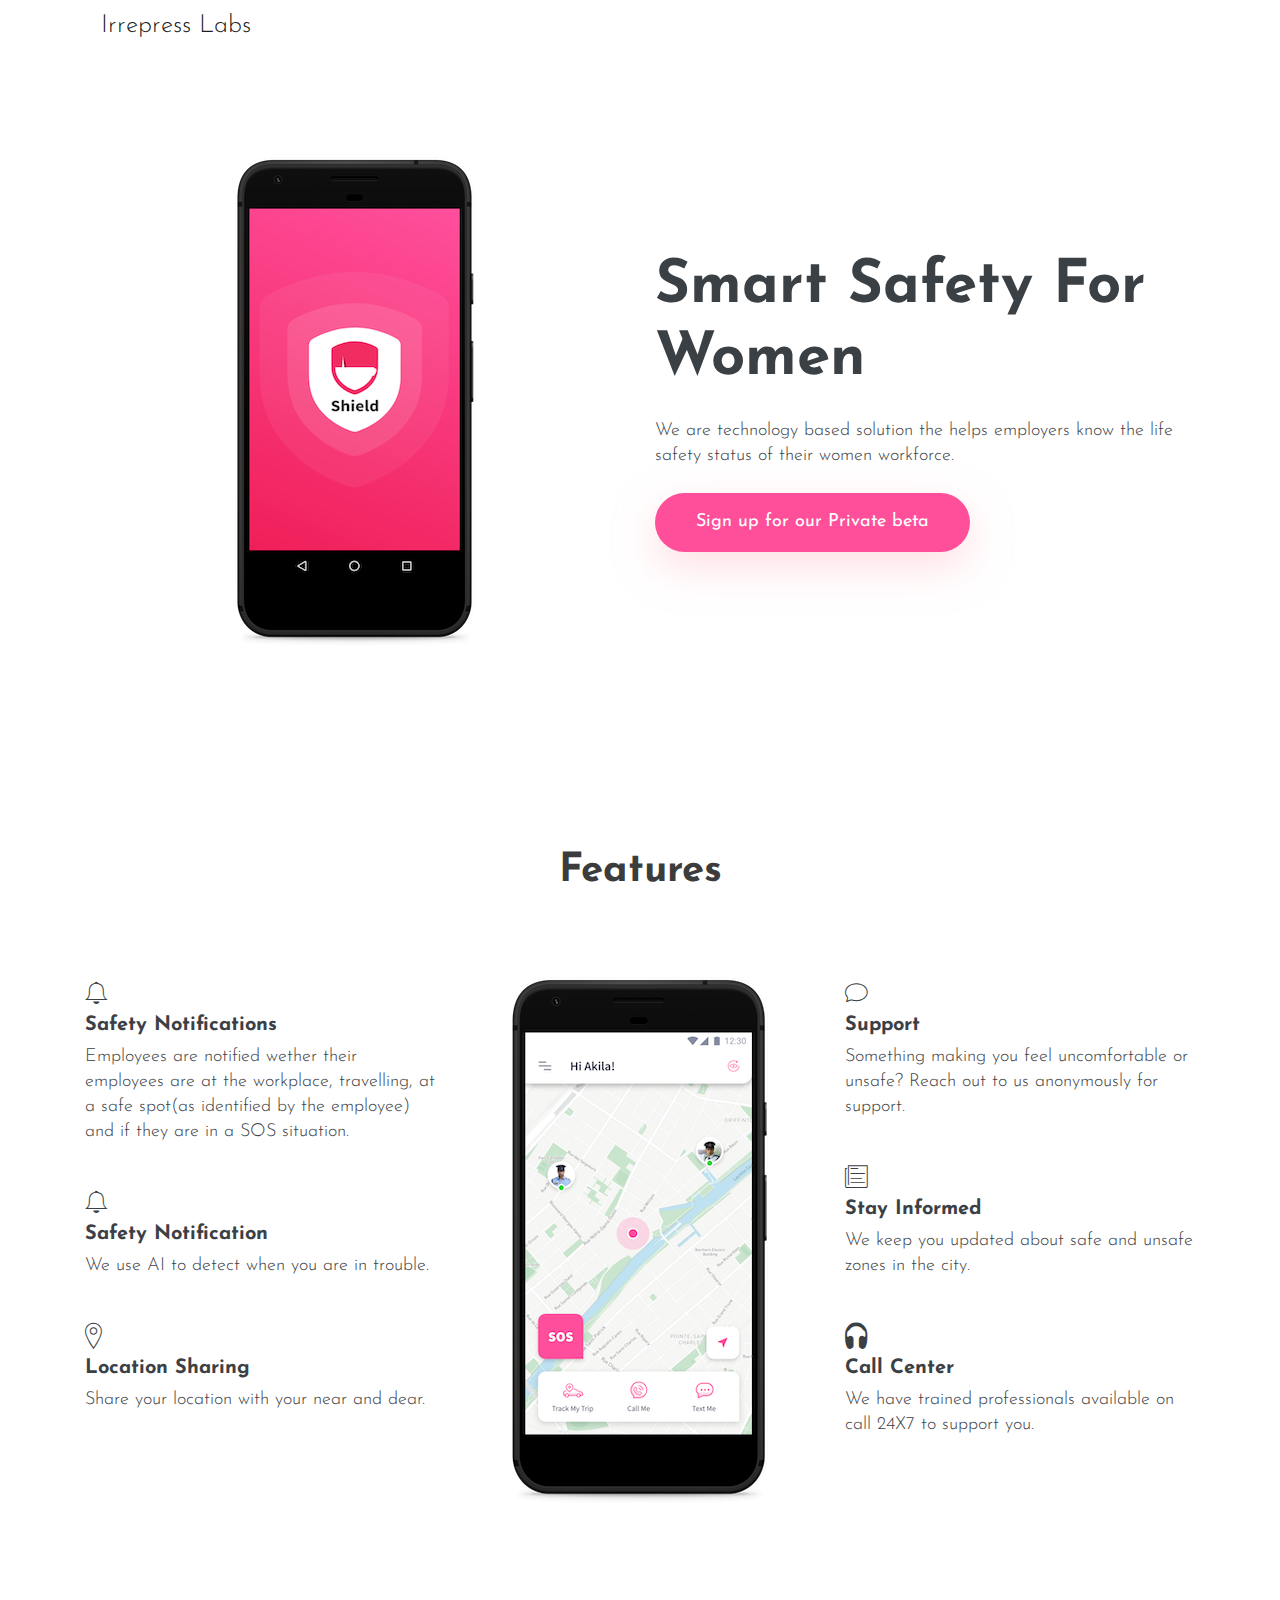
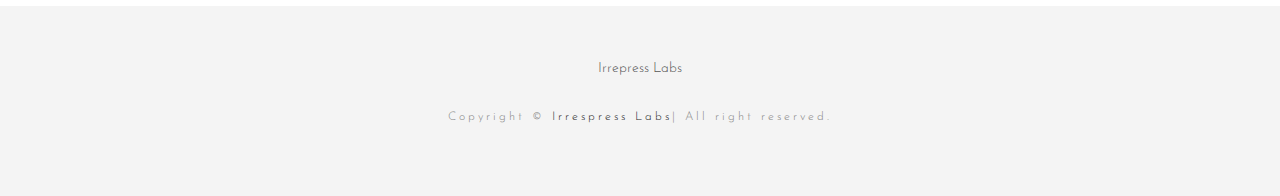
==== commit 8db42011: "Content" ====
--- a/index.html
+++ b/index.html
@@ -56,7 +56,7 @@
                 <div class="col-md-6 align-self-center text-center text-md-left">
                     <div class="block">
                         <h1 class="font-weight-bold mb-4 font-size-60">Smart Safety For Women</h1>
-                        <p class="mb-4">We use technology and data to make the city a safer place. We are presently rolling out our private beta in Bangalore. Our agent will reach you when we detect you are in trouble. You can also reach out to us when you face any verbal or physical threat.
+                        <p class="mb-4"> We are technology based solution the helps employers know the life safety status of their women workforce.
  </p>
                         <a class="btn btn-main" href="https://groups.google.com/forum/#!forum/shield-beta-program" target="_blank" role="button">Sign up for our Private beta</a>
                     </div>
@@ -79,13 +79,13 @@
                 </div>
                 <div class="col-md-4">
                     <div class="mb-40 text-center text-md-left">
-                        <i class="d-inlin-block h2 mb-10 tf-ion-ios-person-outline"></i>
-                        <h4 class="font-weight-bold mb-2">Ex-Army Veterans</h4>
-                        <p>Our trained ex-army veterans will reach you within 15 minutes when we detect you are in trouble.</p>
+                        <i class="d-inlin-block h2 mb-10 tf-ion-ios-bell-outline"></i>
+                        <h4 class="font-weight-bold mb-2">Safety Notifications</h4>
+                        <p>Employees are notified wether their employees are at the workplace, travelling, at a safe spot(as identified by the employee) and if they are in a SOS situation.</p>
                     </div>
                     <div class="mb-40 text-center text-md-left">
                         <i class="d-inlin-block h2 mb-10 tf-ion-ios-bell-outline"></i>
-                        <h4 class="font-weight-bold mb-2">Anomaly Detection</h4>
+                        <h4 class="font-weight-bold mb-2">Safety Notification</h4>
                         <p>We use AI to detect when you are in trouble.</p>
                     </div>
                     <div class="mb-40 text-center text-md-left">
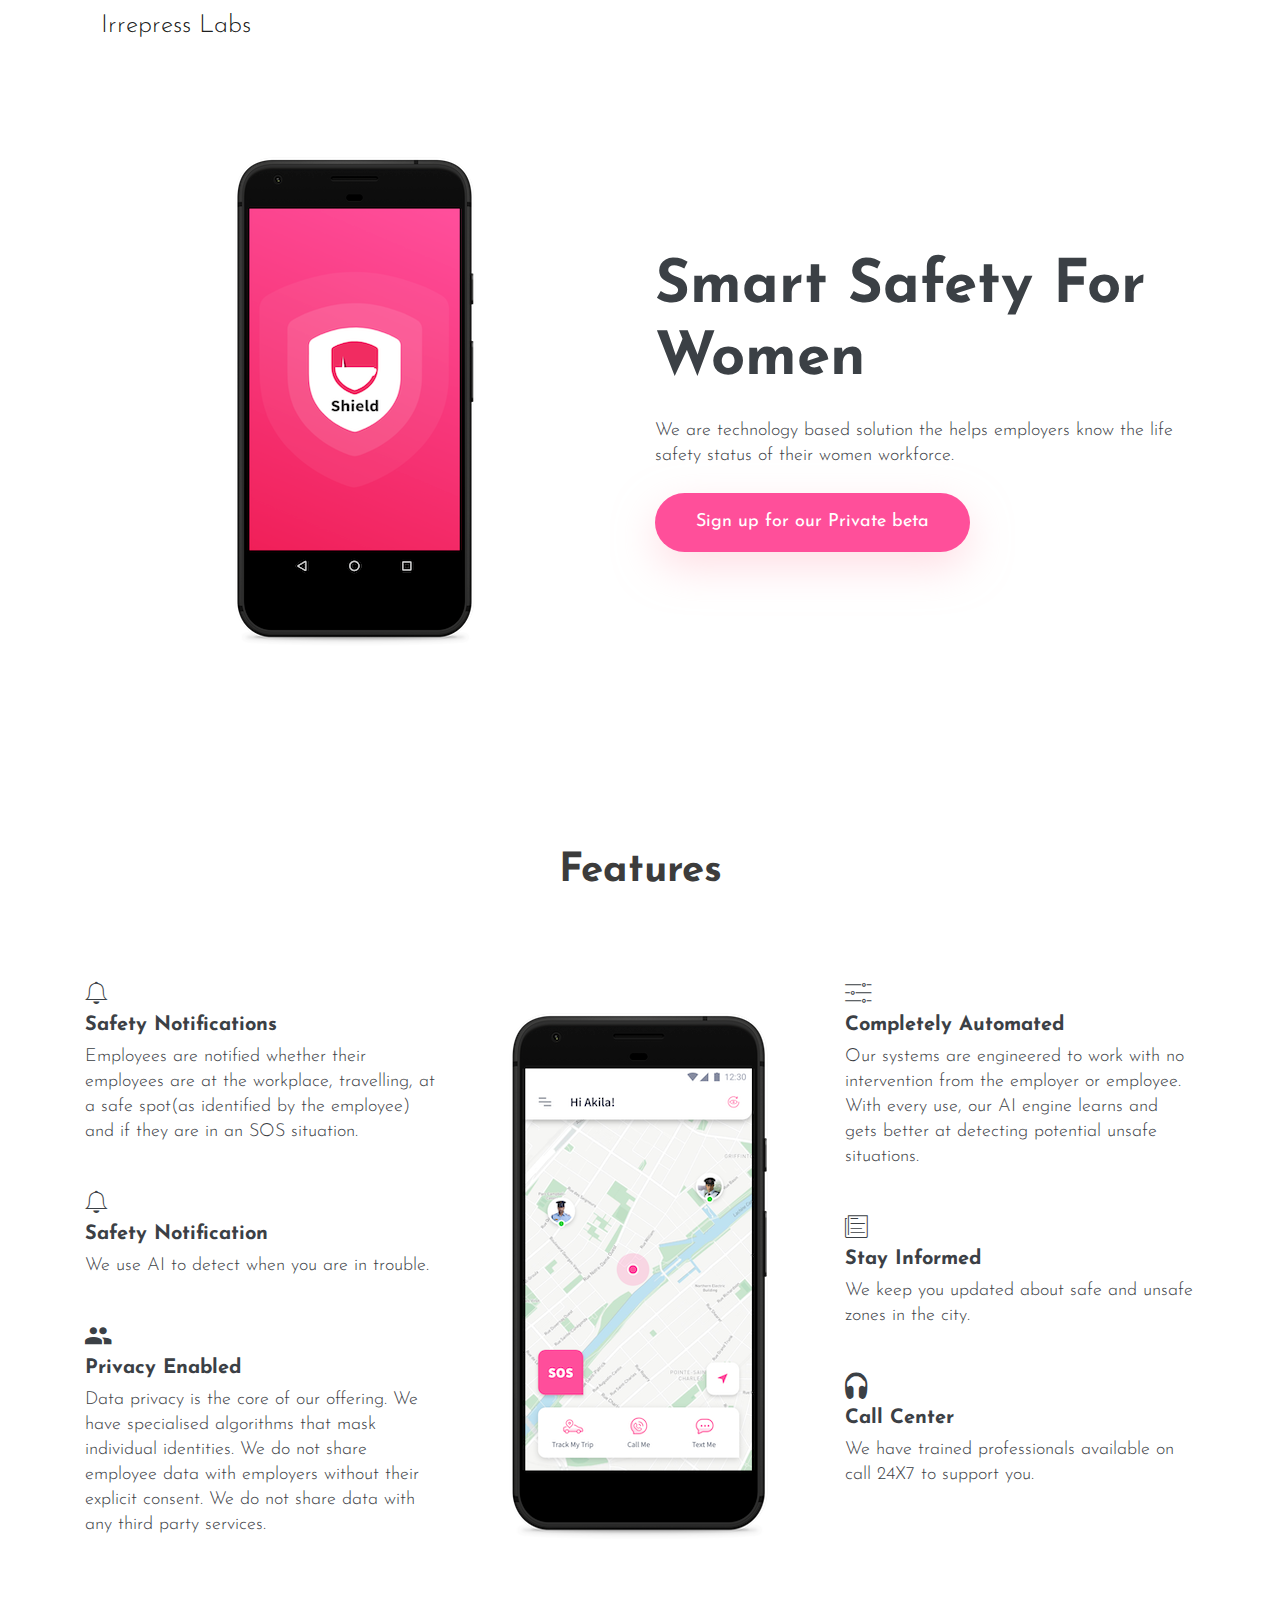
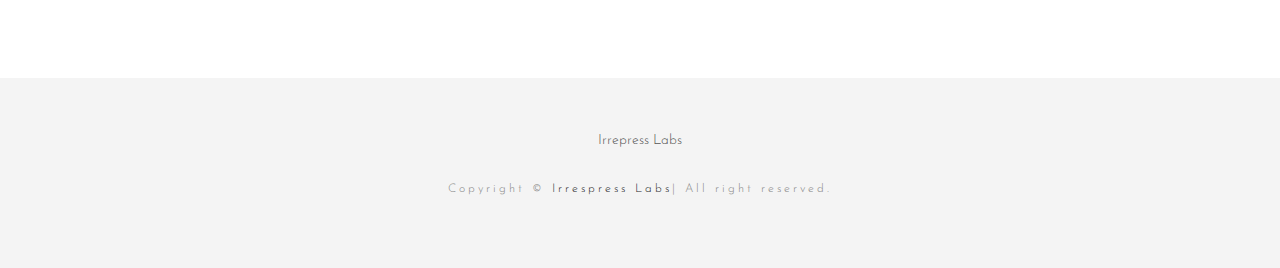
==== commit 05e2ca77: "Content" ====
--- a/index.html
+++ b/index.html
@@ -81,7 +81,7 @@
                     <div class="mb-40 text-center text-md-left">
                         <i class="d-inlin-block h2 mb-10 tf-ion-ios-bell-outline"></i>
                         <h4 class="font-weight-bold mb-2">Safety Notifications</h4>
-                        <p>Employees are notified wether their employees are at the workplace, travelling, at a safe spot(as identified by the employee) and if they are in a SOS situation.</p>
+                        <p>Employees are notified whether their employees are at the workplace, travelling, at a safe spot(as identified by the employee) and if they are in an SOS situation.</p>
                     </div>
                     <div class="mb-40 text-center text-md-left">
                         <i class="d-inlin-block h2 mb-10 tf-ion-ios-bell-outline"></i>
@@ -89,9 +89,9 @@
                         <p>We use AI to detect when you are in trouble.</p>
                     </div>
                     <div class="mb-40 text-center text-md-left">
-                        <i class="d-inlin-block h2 mb-10 tf-ion-ios-location-outline"></i>
-                        <h4 class="font-weight-bold mb-2">Location Sharing</h4>
-                        <p>Share your location with your near and dear.</p>
+                        <i class="d-inlin-block h2 mb-10 tf-ion-android-people"></i>
+                        <h4 class="font-weight-bold mb-2">Privacy Enabled</h4>
+                        <p>Data privacy is the core of our offering. We have specialised algorithms that mask individual identities. We do not share employee data with employers without their explicit consent. We do not share data with any third party services.</p>
                     </div>
                 </div>
                 <div class="col-md-4 text-center align-self-center mb-4 mb-md-0">
@@ -99,9 +99,9 @@
                 </div>
                 <div class="col-md-4">
             <div class="mb-40 text-center text-md-left">
-                <i class="d-inlin-block h2 mb-10 tf-ion-ios-chatbubble-outline"></i>
-                <h4 class="font-weight-bold mb-2">Support</h4>
-                <p>Something making you feel uncomfortable or unsafe? Reach out to us anonymously for support.</p>
+                <i class="d-inlin-block h2 mb-10 tf-ion-ios-settings"></i>
+                <h4 class="font-weight-bold mb-2">Completely Automated</h4>
+                <p>Our systems are engineered to work with no intervention from the employer or employee. With every use, our AI engine learns and gets better at detecting potential unsafe situations.</p>
             </div>
                     <div class="mb-40 text-center text-md-left">
                         <i class="d-inlin-block h2 mb-10 tf-ion-ios-paper-outline"></i>
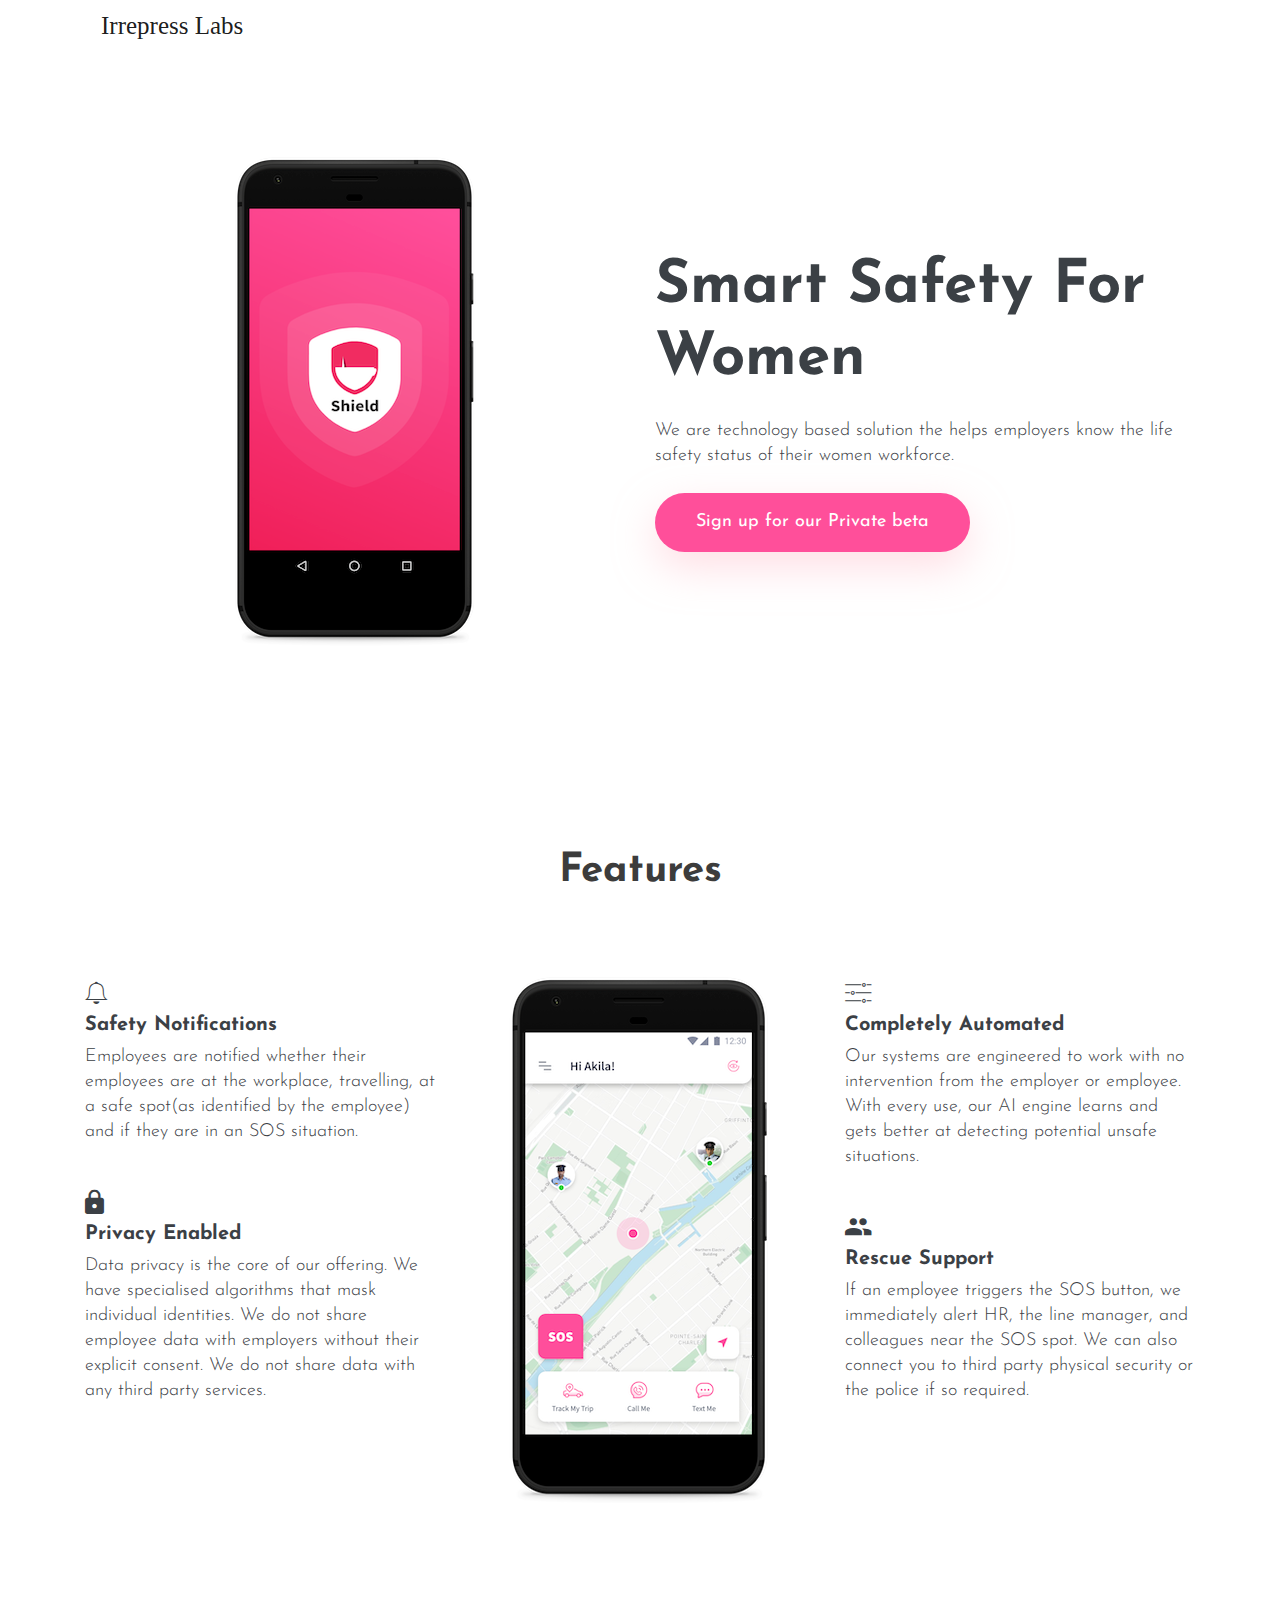
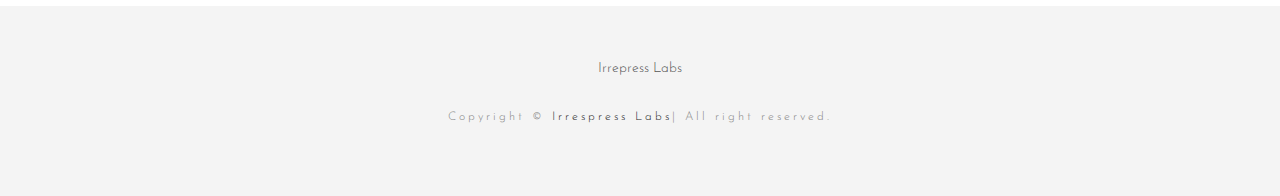
==== commit 36fc669e: "Content" ====
--- a/index.html
+++ b/index.html
@@ -34,7 +34,7 @@
     <header>
         <div class="container">
             <nav class="navbar navbar-expand-lg navbar-light bg-white">
-                <a class="navbar-brand" href="#">Irrepress Labs</a>
+                <a class="navbar-brand" href="#" style="font-family:'Droid-Serif' !important">Irrepress Labs</a>
                 <button class="navbar-toggler" type="button" data-toggle="collapse" data-target="#navbarSupportedContent"
                     aria-controls="navbarSupportedContent" aria-expanded="false" aria-label="Toggle navigation">
                     <span class="navbar-toggler-icon"></span>
@@ -83,13 +83,9 @@
                         <h4 class="font-weight-bold mb-2">Safety Notifications</h4>
                         <p>Employees are notified whether their employees are at the workplace, travelling, at a safe spot(as identified by the employee) and if they are in an SOS situation.</p>
                     </div>
+
                     <div class="mb-40 text-center text-md-left">
-                        <i class="d-inlin-block h2 mb-10 tf-ion-ios-bell-outline"></i>
-                        <h4 class="font-weight-bold mb-2">Safety Notification</h4>
-                        <p>We use AI to detect when you are in trouble.</p>
-                    </div>
-                    <div class="mb-40 text-center text-md-left">
-                        <i class="d-inlin-block h2 mb-10 tf-ion-android-people"></i>
+                        <i class="d-inlin-block h2 mb-10 tf-ion-android-lock"></i>
                         <h4 class="font-weight-bold mb-2">Privacy Enabled</h4>
                         <p>Data privacy is the core of our offering. We have specialised algorithms that mask individual identities. We do not share employee data with employers without their explicit consent. We do not share data with any third party services.</p>
                     </div>
@@ -103,16 +99,12 @@
                 <h4 class="font-weight-bold mb-2">Completely Automated</h4>
                 <p>Our systems are engineered to work with no intervention from the employer or employee. With every use, our AI engine learns and gets better at detecting potential unsafe situations.</p>
             </div>
-                    <div class="mb-40 text-center text-md-left">
-                        <i class="d-inlin-block h2 mb-10 tf-ion-ios-paper-outline"></i>
-                        <h4 class="font-weight-bold mb-2">Stay Informed</h4>
-                        <p>We keep you updated about safe and unsafe zones in the city.</p>
-                    </div>
+
 
                     <div class="mb-40 text-center text-md-left">
-                        <i class="d-inlin-block h2 mb-10 tf-ion-headphone"></i>
-                        <h4 class="font-weight-bold mb-2">Call Center</h4>
-                        <p>We have trained professionals available on call 24X7 to support you.</p>
+                        <i class="d-inlin-block h2 mb-10 tf-ion-android-people"></i>
+                        <h4 class="font-weight-bold mb-2">Rescue Support</h4>
+                        <p>If an employee triggers the SOS button, we immediately alert HR, the line manager, and colleagues near the SOS spot. We can also connect you to third party physical security or the police if so required.</p>
                     </div>
                 </div>
             </div>
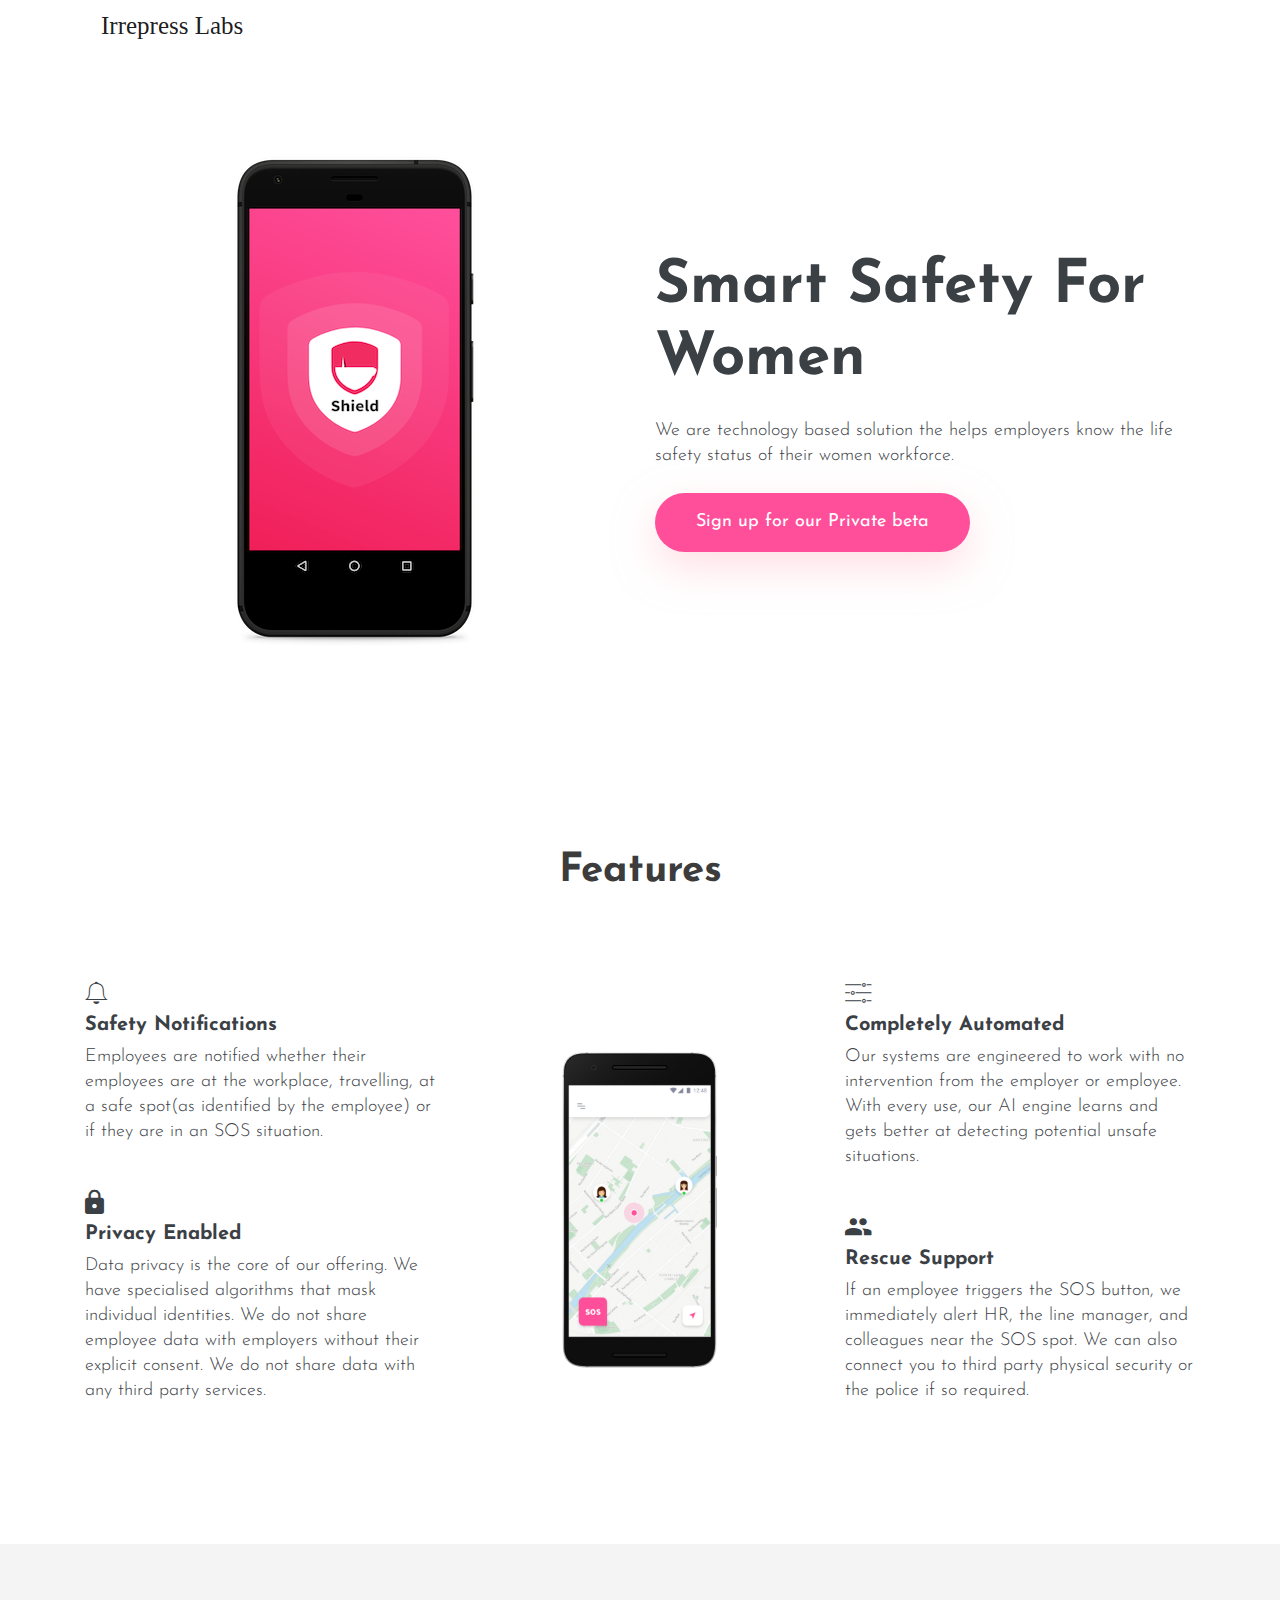
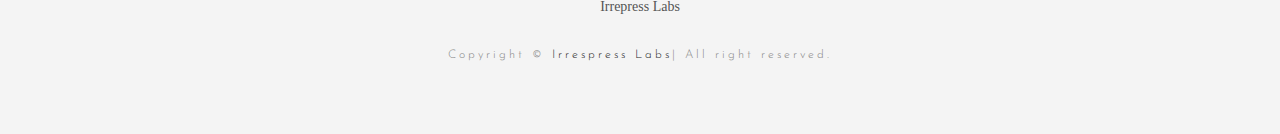
==== commit cb7ea50f: "Content" ====
--- a/index.html
+++ b/index.html
@@ -34,7 +34,7 @@
     <header>
         <div class="container">
             <nav class="navbar navbar-expand-lg navbar-light bg-white">
-                <a class="navbar-brand" href="#" style="font-family:'Droid-Serif' !important">Irrepress Labs</a>
+                <a class="navbar-brand" href="#" style="font-family:Futura !important">Irrepress Labs</a>
                 <button class="navbar-toggler" type="button" data-toggle="collapse" data-target="#navbarSupportedContent"
                     aria-controls="navbarSupportedContent" aria-expanded="false" aria-label="Toggle navigation">
                     <span class="navbar-toggler-icon"></span>
@@ -81,7 +81,7 @@
                     <div class="mb-40 text-center text-md-left">
                         <i class="d-inlin-block h2 mb-10 tf-ion-ios-bell-outline"></i>
                         <h4 class="font-weight-bold mb-2">Safety Notifications</h4>
-                        <p>Employees are notified whether their employees are at the workplace, travelling, at a safe spot(as identified by the employee) and if they are in an SOS situation.</p>
+                        <p>Employees are notified whether their employees are at the workplace, travelling, at a safe spot(as identified by the employee) or if they are in an SOS situation.</p>
                     </div>
 
                     <div class="mb-40 text-center text-md-left">
@@ -129,9 +129,9 @@
             <div class="row">
                 <div class="col-md-12">
                     <div class="block">
-                        <a href="#" class="footer-logo mb-4">Irrepress Labs</a>
+                        <a href="#" class="footer-logo mb-4" style="font-family:Futura">Irrepress Labs</a>
 
-                        <p class="copyright-text">Copyright &copy; <a href="http://www.Themefisher.com">Irrespress Labs</a>|
+                        <p class="copyright-text">Copyright &copy; <a href="#">Irrespress Labs</a>|
                             All right reserved.</p>
                     </div>
                 </div>
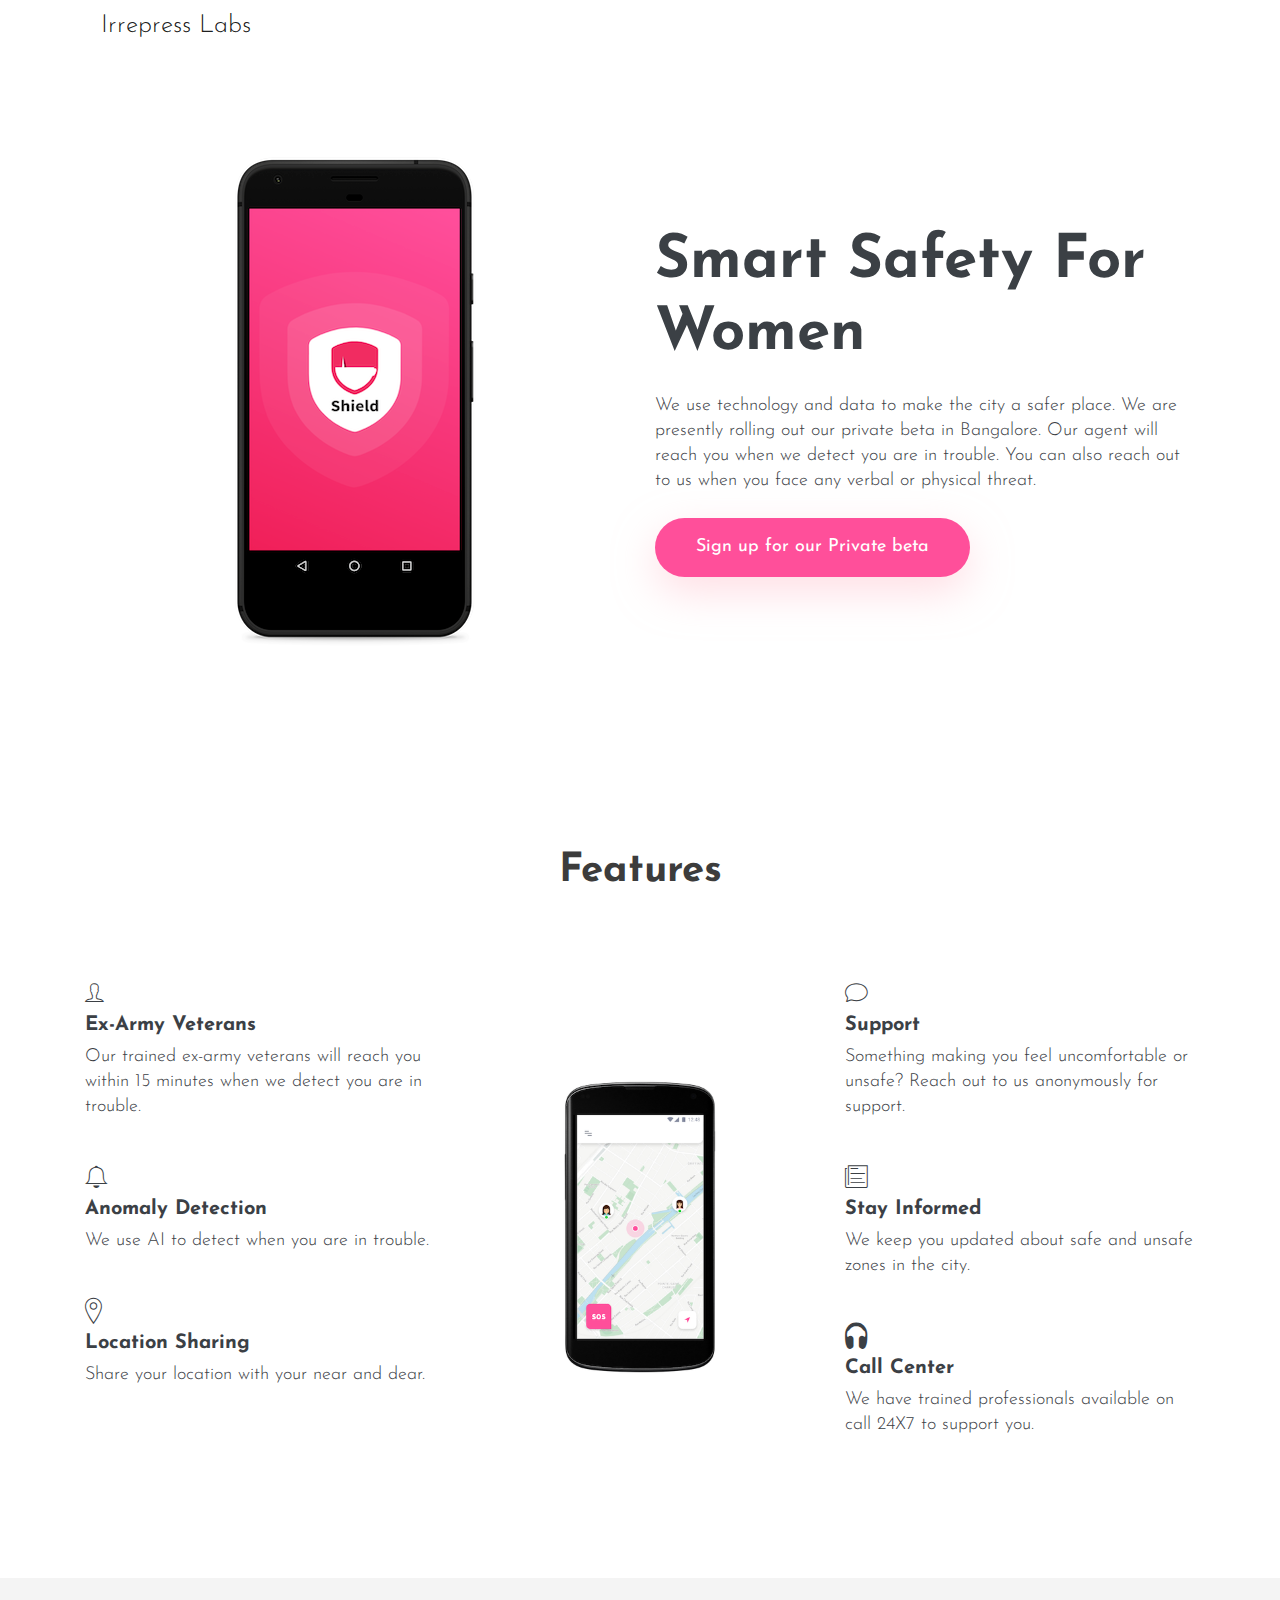
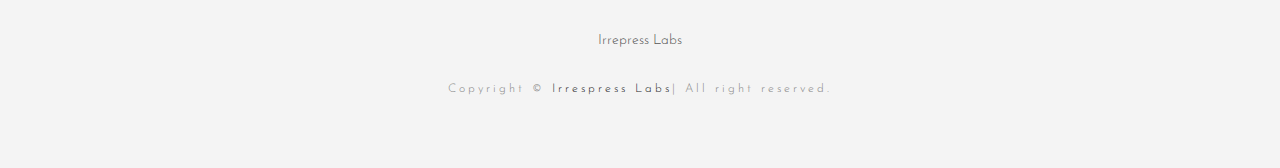
==== commit 48896f90: "Women IrrepressLabs" ====
--- a/index.html
+++ b/index.html
@@ -34,7 +34,7 @@
     <header>
         <div class="container">
             <nav class="navbar navbar-expand-lg navbar-light bg-white">
-                <a class="navbar-brand" href="#" style="font-family:Futura !important">Irrepress Labs</a>
+                <a class="navbar-brand" href="#">Irrepress Labs</a>
                 <button class="navbar-toggler" type="button" data-toggle="collapse" data-target="#navbarSupportedContent"
                     aria-controls="navbarSupportedContent" aria-expanded="false" aria-label="Toggle navigation">
                     <span class="navbar-toggler-icon"></span>
@@ -56,7 +56,7 @@
                 <div class="col-md-6 align-self-center text-center text-md-left">
                     <div class="block">
                         <h1 class="font-weight-bold mb-4 font-size-60">Smart Safety For Women</h1>
-                        <p class="mb-4"> We are technology based solution the helps employers know the life safety status of their women workforce.
+                        <p class="mb-4">We use technology and data to make the city a safer place. We are presently rolling out our private beta in Bangalore. Our agent will reach you when we detect you are in trouble. You can also reach out to us when you face any verbal or physical threat.
  </p>
                         <a class="btn btn-main" href="https://groups.google.com/forum/#!forum/shield-beta-program" target="_blank" role="button">Sign up for our Private beta</a>
                     </div>
@@ -79,15 +79,19 @@
                 </div>
                 <div class="col-md-4">
                     <div class="mb-40 text-center text-md-left">
+                        <i class="d-inlin-block h2 mb-10 tf-ion-ios-person-outline"></i>
+                        <h4 class="font-weight-bold mb-2">Ex-Army Veterans</h4>
+                        <p>Our trained ex-army veterans will reach you within 15 minutes when we detect you are in trouble.</p>
+                    </div>
+                    <div class="mb-40 text-center text-md-left">
                         <i class="d-inlin-block h2 mb-10 tf-ion-ios-bell-outline"></i>
-                        <h4 class="font-weight-bold mb-2">Safety Notifications</h4>
-                        <p>Employees are notified whether their employees are at the workplace, travelling, at a safe spot(as identified by the employee) or if they are in an SOS situation.</p>
+                        <h4 class="font-weight-bold mb-2">Anomaly Detection</h4>
+                        <p>We use AI to detect when you are in trouble.</p>
                     </div>
-
                     <div class="mb-40 text-center text-md-left">
-                        <i class="d-inlin-block h2 mb-10 tf-ion-android-lock"></i>
-                        <h4 class="font-weight-bold mb-2">Privacy Enabled</h4>
-                        <p>Data privacy is the core of our offering. We have specialised algorithms that mask individual identities. We do not share employee data with employers without their explicit consent. We do not share data with any third party services.</p>
+                        <i class="d-inlin-block h2 mb-10 tf-ion-ios-location-outline"></i>
+                        <h4 class="font-weight-bold mb-2">Location Sharing</h4>
+                        <p>Share your location with your near and dear.</p>
                     </div>
                 </div>
                 <div class="col-md-4 text-center align-self-center mb-4 mb-md-0">
@@ -95,16 +99,20 @@
                 </div>
                 <div class="col-md-4">
             <div class="mb-40 text-center text-md-left">
-                <i class="d-inlin-block h2 mb-10 tf-ion-ios-settings"></i>
-                <h4 class="font-weight-bold mb-2">Completely Automated</h4>
-                <p>Our systems are engineered to work with no intervention from the employer or employee. With every use, our AI engine learns and gets better at detecting potential unsafe situations.</p>
+                <i class="d-inlin-block h2 mb-10 tf-ion-ios-chatbubble-outline"></i>
+                <h4 class="font-weight-bold mb-2">Support</h4>
+                <p>Something making you feel uncomfortable or unsafe? Reach out to us anonymously for support.</p>
             </div>
-
+                    <div class="mb-40 text-center text-md-left">
+                        <i class="d-inlin-block h2 mb-10 tf-ion-ios-paper-outline"></i>
+                        <h4 class="font-weight-bold mb-2">Stay Informed</h4>
+                        <p>We keep you updated about safe and unsafe zones in the city.</p>
+                    </div>
 
                     <div class="mb-40 text-center text-md-left">
-                        <i class="d-inlin-block h2 mb-10 tf-ion-android-people"></i>
-                        <h4 class="font-weight-bold mb-2">Rescue Support</h4>
-                        <p>If an employee triggers the SOS button, we immediately alert HR, the line manager, and colleagues near the SOS spot. We can also connect you to third party physical security or the police if so required.</p>
+                        <i class="d-inlin-block h2 mb-10 tf-ion-headphone"></i>
+                        <h4 class="font-weight-bold mb-2">Call Center</h4>
+                        <p>We have trained professionals available on call 24X7 to support you.</p>
                     </div>
                 </div>
             </div>
@@ -129,9 +137,9 @@
             <div class="row">
                 <div class="col-md-12">
                     <div class="block">
-                        <a href="#" class="footer-logo mb-4" style="font-family:Futura">Irrepress Labs</a>
+                        <a href="#" class="footer-logo mb-4">Irrepress Labs</a>
 
-                        <p class="copyright-text">Copyright &copy; <a href="#">Irrespress Labs</a>|
+                        <p class="copyright-text">Copyright &copy; <a href="http://www.Themefisher.com">Irrespress Labs</a>|
                             All right reserved.</p>
                     </div>
                 </div>
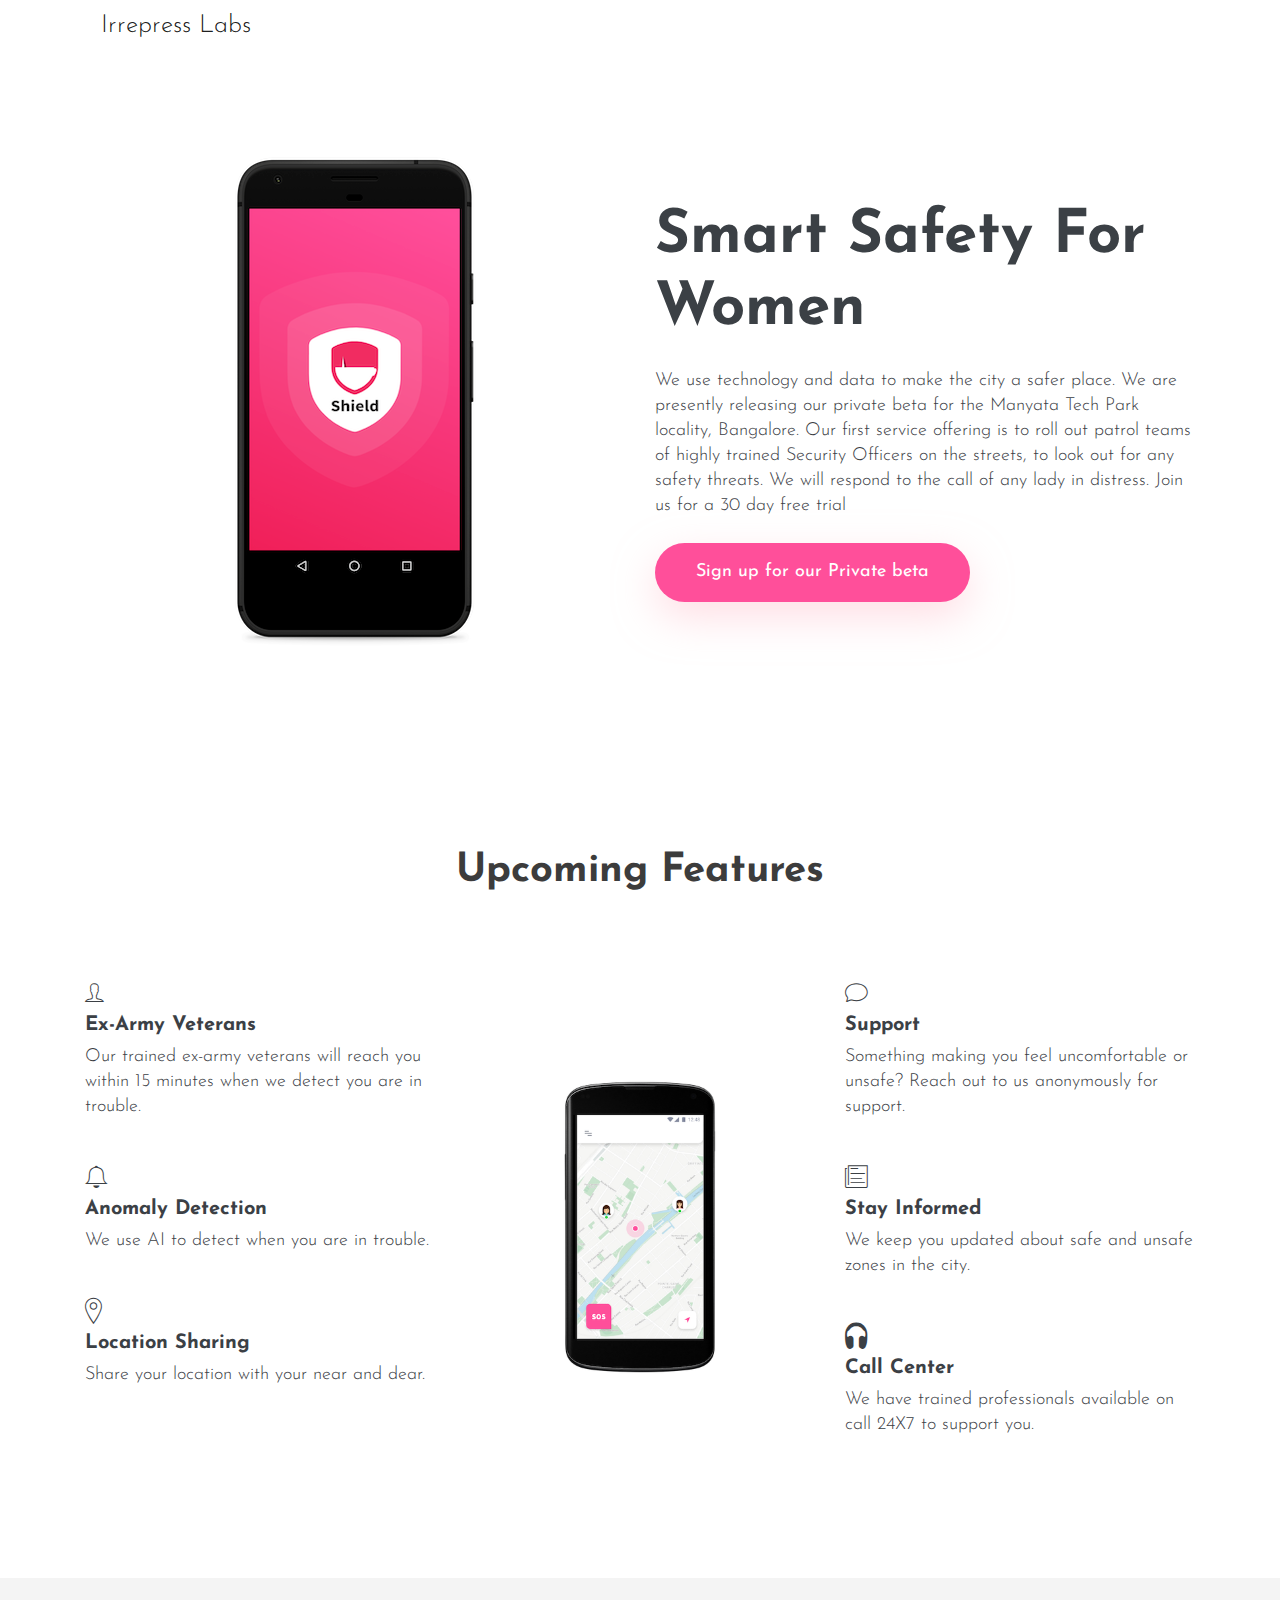
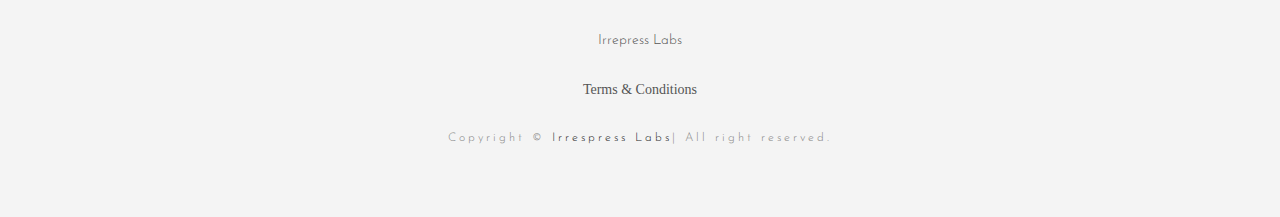
==== commit d732bf21: "Terms Added" ====
--- a/index.html
+++ b/index.html
@@ -56,9 +56,9 @@
                 <div class="col-md-6 align-self-center text-center text-md-left">
                     <div class="block">
                         <h1 class="font-weight-bold mb-4 font-size-60">Smart Safety For Women</h1>
-                        <p class="mb-4">We use technology and data to make the city a safer place. We are presently rolling out our private beta in Bangalore. Our agent will reach you when we detect you are in trouble. You can also reach out to us when you face any verbal or physical threat.
+                        <p class="mb-4">We use technology and data to make the city a safer place. We are presently releasing our private beta for the Manyata Tech Park locality, Bangalore. Our first service offering is to roll out patrol teams of highly trained Security Officers on the streets, to look out for any safety threats. We will respond to the call of any lady in distress. Join us for a 30 day free trial
  </p>
-                        <a class="btn btn-main" href="https://groups.google.com/forum/#!forum/shield-beta-program" target="_blank" role="button">Sign up for our Private beta</a>
+                        <a class="btn btn-main" href="https://forms.gle/pcSQGYJD7HXKxAwr6" target="_blank" role="button">Sign up for our Private beta</a>
                     </div>
                 </div>
             </div><!-- .row close -->
@@ -74,7 +74,7 @@
             <div class="row">
                 <div class="col-12">
                     <div class="heading">
-                        <h2>Features</h2>
+                        <h2>Upcoming Features</h2>
                     </div>
                 </div>
                 <div class="col-md-4">
@@ -138,6 +138,7 @@
                 <div class="col-md-12">
                     <div class="block">
                         <a href="#" class="footer-logo mb-4">Irrepress Labs</a>
+                        <a href="./terms.docx" class="footer-logo mb-4" style="font-family:Futura">Terms & Conditions</a>
 
                         <p class="copyright-text">Copyright &copy; <a href="http://www.Themefisher.com">Irrespress Labs</a>|
                             All right reserved.</p>
